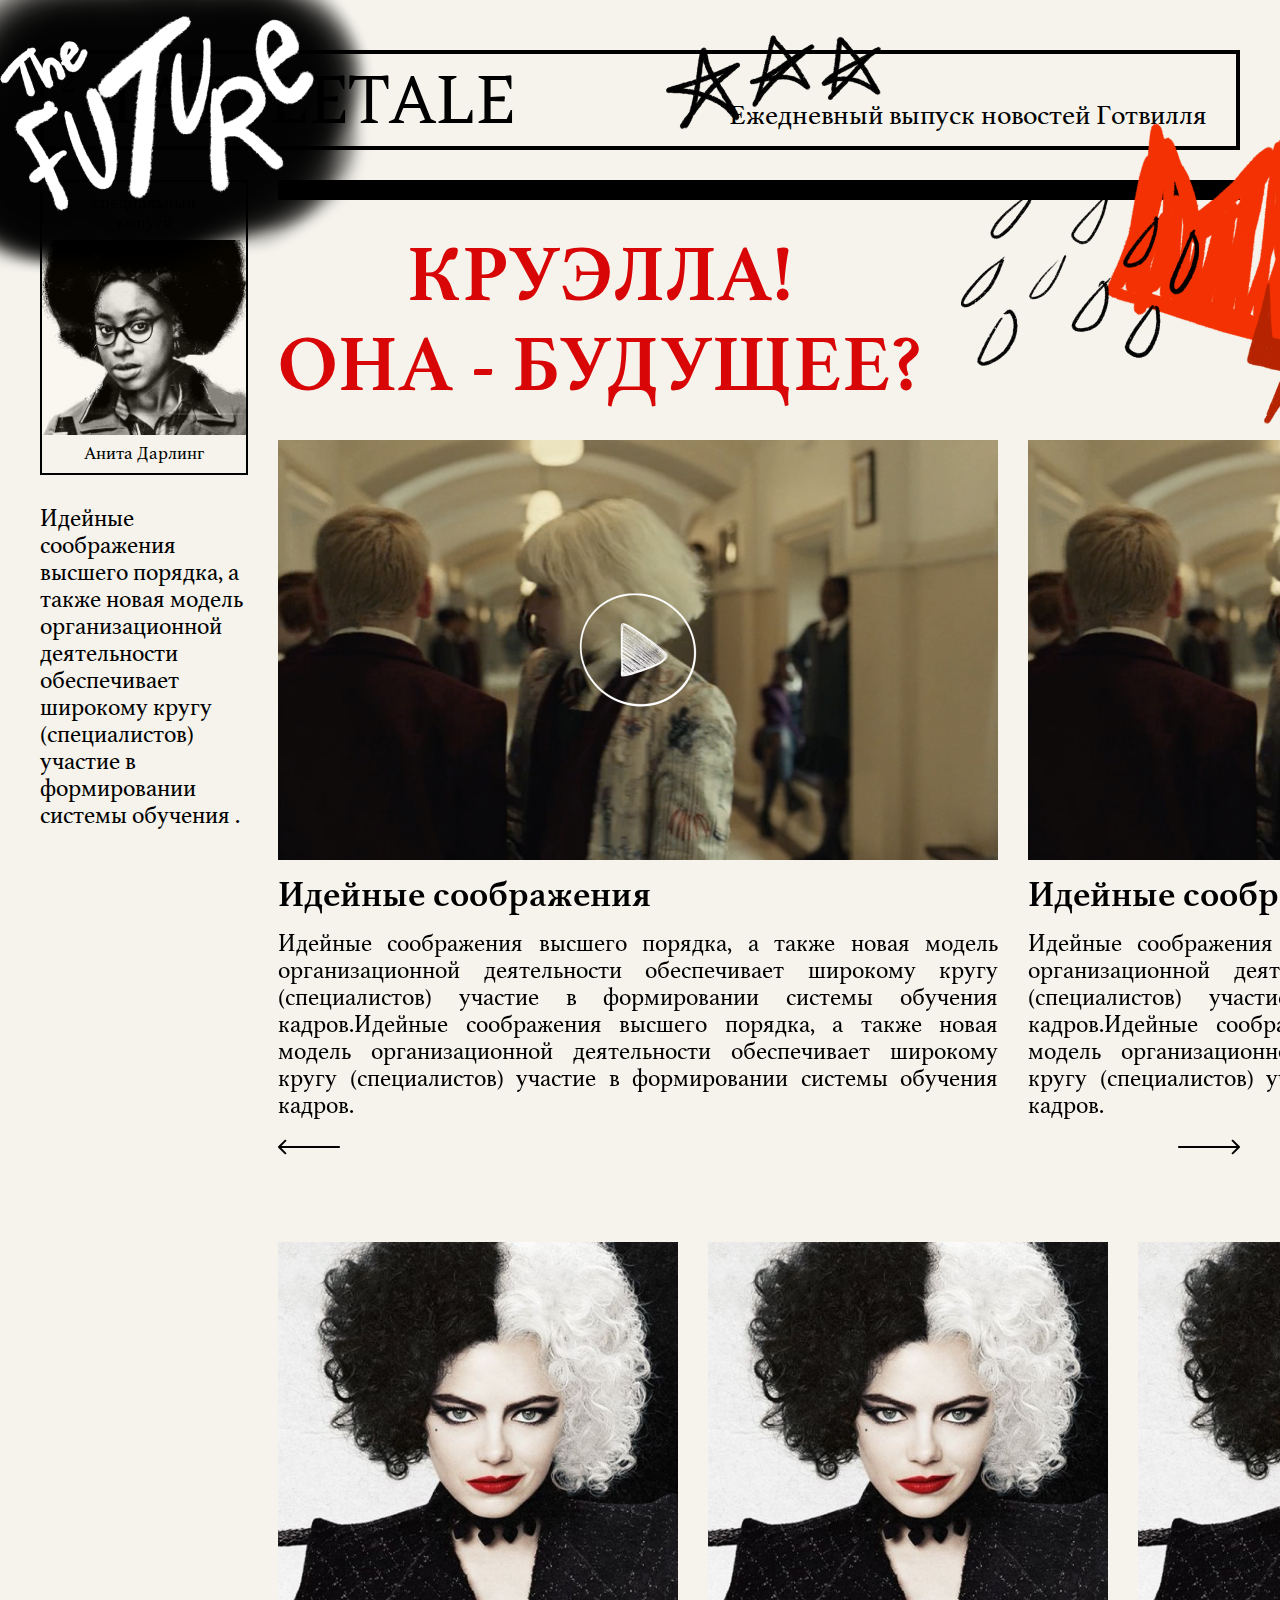
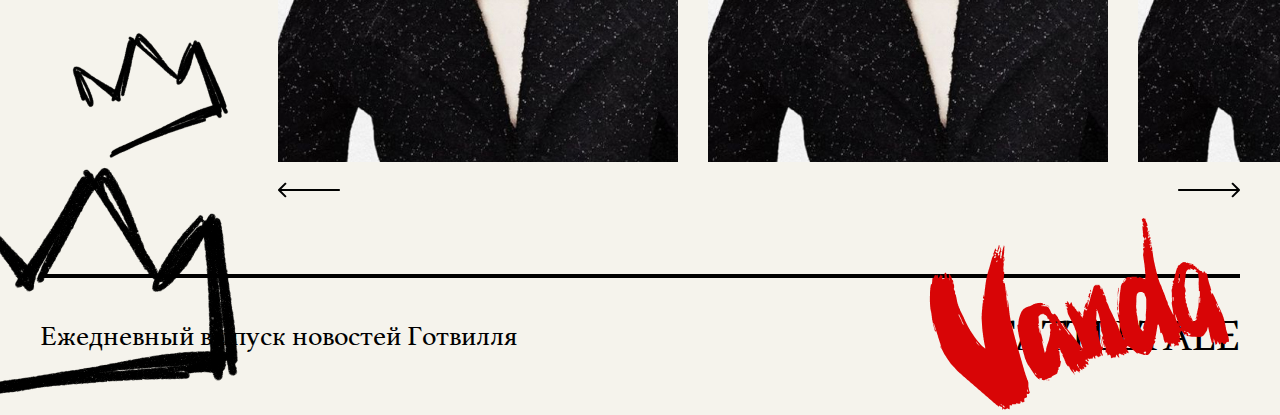
==== index.html @ 0c4ab7ee "first commit" ====
<!DOCTYPE html>
<html lang="ru">
<head>
    <meta charset="utf-8">
    <meta content="width=device-width, initial-scale=1" name="viewport">
    <title>Portfolio | Главная</title>
    <link rel="stylesheet" href="/css/libs.css">
    <link rel="stylesheet" href="/css/style.css">
    <!-- Для изменений после верстки-->
    <link rel="stylesheet" href="/css/custom.css">
    <link rel="apple-touch-icon" sizes="180x180" href="/images/favicon/apple-touch-icon.png">
    <link rel="icon" type="image/png" sizes="32x32" href="/images/favicon/favicon-32x32.png">
    <link rel="icon" type="image/png" sizes="16x16" href="/images/favicon/favicon-16x16.png">
    <link rel="manifest" href="/images/favicon/site.webmanifest">
    <meta name="msapplication-TileColor" content="#da532c">
    <meta name="theme-color" content="#ffffff">
</head>
<body>
<div class="wrapper">
    <div class="wrapper__header">
        <header class="header">
            <div class="container">
                <div class="header__wrap">
                    <div class="header__left">
                        <div class="header__title">
                            TATTLETALE
                        </div>
                    </div>
                    <div class="header__right">
                        <div class="header__sub">
                            Ежедневный выпуск новостей Готвилля
                        </div>
                    </div>
                </div>
            </div>
        </header>
    </div>
    <div class="wrapper__content">
        <main class="page">
            <div class="container">
                <div class="page__grid">
                    <aside class="page__aside aside">
                        <div class="aside__info">
                            <div class="info">
                                <div class="info__txt">
                                    специальный
                                    <br>
                                    выпуск
                                </div>
                                <div class="info__img"><img src="/images/content/aside/img.jpg" alt=""></div>
                                <div class="info__txt">
                                    Анита Дарлинг
                                </div>
                            </div>
                        </div>
                        <div class="aside__desc">
                            Идейные соображения высшего порядка, а также новая модель организационной деятельности
                            обеспечивает широкому кругу (специалистов) участие в формировании системы обучения .
                        </div>
                    </aside>
                    <main class="page__main main">
                        <h1 class="main__title">
                            КРУЭЛЛА!
                            <br>
                            ОНА - БУДУЩЕЕ?
                        </h1>
                        <div class="main__videos">
                            <div class="videos" style="display: none;">
                                <div class="swiper videos__swiper">
                                    <div class="swiper-wrapper">
                                        <div class="swiper-slide videos__slide video video--empty">
                                            <img src="/images/empty.jpg" alt="">
                                        </div>
                                        <div class="swiper-slide videos__slide video video--empty">
                                            <img src="/images/empty.jpg" alt="">
                                        </div>
                                        <div class="swiper-slide videos__slide video video--empty">
                                            <img src="/images/empty.jpg" alt="">
                                        </div>
                                        <div class="swiper-slide videos__slide video video--empty">
                                            <img src="/images/empty.jpg" alt="">
                                        </div>

                                    </div>
                                </div>
                                <div class="arrs videos__nav">
                                    <a href="#" class="arr videos__prev">
                                        <svg width="62" height="16" viewBox="0 0 62 16" fill="none"
                                             xmlns="http://www.w3.org/2000/svg">
                                            <path d="M61 7C61.5523 7 62 7.44772 62 8C62 8.55228 61.5523 9 61 9V7ZM0.292892 8.70711C-0.0976295 8.31658 -0.0976295 7.68342 0.292892 7.29289L6.65685 0.928932C7.04738 0.538408 7.68054 0.538408 8.07107 0.928932C8.46159 1.31946 8.46159 1.95262 8.07107 2.34315L2.41422 8L8.07107 13.6569C8.46159 14.0474 8.46159 14.6805 8.07107 15.0711C7.68054 15.4616 7.04738 15.4616 6.65685 15.0711L0.292892 8.70711ZM61 9H1V7H61V9Z"
                                                  fill="black"/>
                                        </svg>
                                    </a>
                                    <a href="#" class="arr videos__next">
                                        <svg width="62" height="16" viewBox="0 0 62 16" fill="none"
                                             xmlns="http://www.w3.org/2000/svg">
                                            <path d="M1 7C0.447715 7 0 7.44772 0 8C0 8.55228 0.447715 9 1 9V7ZM61.7071 8.70711C62.0976 8.31658 62.0976 7.68342 61.7071 7.29289L55.3431 0.928932C54.9526 0.538408 54.3195 0.538408 53.9289 0.928932C53.5384 1.31946 53.5384 1.95262 53.9289 2.34315L59.5858 8L53.9289 13.6569C53.5384 14.0474 53.5384 14.6805 53.9289 15.0711C54.3195 15.4616 54.9526 15.4616 55.3431 15.0711L61.7071 8.70711ZM1 9H61V7H1V9Z"
                                                  fill="black"/>
                                        </svg>
                                    </a>
                                </div>
                            </div>
                        </div>
                        <div class="videos">
                            <div class="swiper videos__swiper">
                                <div class="swiper-wrapper">
                                    <a href="/images/content/video/video.mp4"
                                       class="swiper-slide videos__slide video"
                                       data-fancybox>
                                            <span class="video__img">
                                                <img src="/images/content/video/img.jpg" alt="">
                                            </span>
                                        <span class="video__title">Идейные соображения</span>
                                        <span class="video__txt">
                                                Идейные соображения высшего порядка, а также новая модель организационной деятельности обеспечивает широкому кругу (специалистов) участие в формировании системы обучения кадров.Идейные соображения высшего порядка, а также новая модель организационной деятельности обеспечивает широкому кругу (специалистов) участие в формировании системы обучения кадров.
                                            </span>
                                    </a>
                                    <a href="/images/content/video/video.mp4"
                                       class="swiper-slide videos__slide video"
                                       data-fancybox>
                                            <span class="video__img">
                                                <img src="/images/content/video/img.jpg" alt="">
                                            </span>
                                        <span class="video__title">Идейные соображения</span>
                                        <span class="video__txt">
                                                Идейные соображения высшего порядка, а также новая модель организационной деятельности обеспечивает широкому кругу (специалистов) участие в формировании системы обучения кадров.Идейные соображения высшего порядка, а также новая модель организационной деятельности обеспечивает широкому кругу (специалистов) участие в формировании системы обучения кадров.
                                            </span>
                                    </a>
                                    <a href="/images/content/video/video.mp4"
                                       class="swiper-slide videos__slide video"
                                       data-fancybox>
                                            <span class="video__img">
                                                <img src="/images/content/video/img.jpg" alt="">
                                            </span>
                                        <span class="video__title">Идейные соображения</span>
                                        <span class="video__txt">
                                                Идейные соображения высшего порядка, а также новая модель организационной деятельности обеспечивает широкому кругу (специалистов) участие в формировании системы обучения кадров.Идейные соображения высшего порядка, а также новая модель организационной деятельности обеспечивает широкому кругу (специалистов) участие в формировании системы обучения кадров.
                                            </span>
                                    </a>
                                    <a href="/images/content/video/video.mp4"
                                       class="swiper-slide videos__slide video"
                                       data-fancybox>
                                            <span class="video__img">
                                                <img src="/images/content/video/img.jpg" alt="">
                                            </span>
                                        <span class="video__title">Идейные соображения</span>
                                        <span class="video__txt">
                                                Идейные соображения высшего порядка, а также новая модель организационной деятельности обеспечивает широкому кругу (специалистов) участие в формировании системы обучения кадров.Идейные соображения высшего порядка, а также новая модель организационной деятельности обеспечивает широкому кругу (специалистов) участие в формировании системы обучения кадров.
                                            </span>
                                    </a>
                                </div>
                            </div>
                            <div class="arrs videos__nav">
                                <a href="#" class="arr videos__prev">
                                    <svg width="62" height="16" viewBox="0 0 62 16" fill="none"
                                         xmlns="http://www.w3.org/2000/svg">
                                        <path d="M61 7C61.5523 7 62 7.44772 62 8C62 8.55228 61.5523 9 61 9V7ZM0.292892 8.70711C-0.0976295 8.31658 -0.0976295 7.68342 0.292892 7.29289L6.65685 0.928932C7.04738 0.538408 7.68054 0.538408 8.07107 0.928932C8.46159 1.31946 8.46159 1.95262 8.07107 2.34315L2.41422 8L8.07107 13.6569C8.46159 14.0474 8.46159 14.6805 8.07107 15.0711C7.68054 15.4616 7.04738 15.4616 6.65685 15.0711L0.292892 8.70711ZM61 9H1V7H61V9Z"
                                              fill="black"/>
                                    </svg>
                                </a>
                                <a href="#" class="arr videos__next">
                                    <svg width="62" height="16" viewBox="0 0 62 16" fill="none"
                                         xmlns="http://www.w3.org/2000/svg">
                                        <path d="M1 7C0.447715 7 0 7.44772 0 8C0 8.55228 0.447715 9 1 9V7ZM61.7071 8.70711C62.0976 8.31658 62.0976 7.68342 61.7071 7.29289L55.3431 0.928932C54.9526 0.538408 54.3195 0.538408 53.9289 0.928932C53.5384 1.31946 53.5384 1.95262 53.9289 2.34315L59.5858 8L53.9289 13.6569C53.5384 14.0474 53.5384 14.6805 53.9289 15.0711C54.3195 15.4616 54.9526 15.4616 55.3431 15.0711L61.7071 8.70711ZM1 9H61V7H1V9Z"
                                              fill="black"/>
                                    </svg>
                                </a>
                            </div>
                        </div>

                        <div class="main__imgs">
                            <div class="imgs">
                                <div class="imgs__swiper swiper">
                                    <div class="swiper-wrapper">
                                        <a href="/images/content/imgs/img.jpg"
                                           class="swiper-slide imgs__slide img"
                                           data-fancybox="images">
                                            <img src="/images/content/imgs/thumb.jpg" alt="">
                                        </a>
                                        <a href="/images/content/imgs/img.jpg"
                                           class="swiper-slide imgs__slide img"
                                           data-fancybox="images">
                                            <img src="/images/content/imgs/thumb.jpg" alt="">
                                        </a>
                                        <a href="/images/content/imgs/img.jpg"
                                           class="swiper-slide imgs__slide img"
                                           data-fancybox="images">
                                            <img src="/images/content/imgs/thumb.jpg" alt="">
                                        </a>
                                        <a href="/images/content/imgs/img.jpg"
                                           class="swiper-slide imgs__slide img"
                                           data-fancybox="images">
                                            <img src="/images/content/imgs/thumb.jpg" alt="">
                                        </a>
                                        <a href="/images/content/imgs/img.jpg"
                                           class="swiper-slide imgs__slide img"
                                           data-fancybox="images">
                                            <img src="/images/content/imgs/thumb.jpg" alt="">
                                        </a>
                                        <a href="/images/content/imgs/img.jpg"
                                           class="swiper-slide imgs__slide img"
                                           data-fancybox="images">
                                            <img src="/images/content/imgs/thumb.jpg" alt="">
                                        </a>
                                    </div>
                                </div>
                                <div class="arrs imgs__nav">
                                    <a href="#" class="arr imgs__prev">
                                        <svg width="62" height="16" viewBox="0 0 62 16" fill="none"
                                             xmlns="http://www.w3.org/2000/svg">
                                            <path d="M61 7C61.5523 7 62 7.44772 62 8C62 8.55228 61.5523 9 61 9V7ZM0.292892 8.70711C-0.0976295 8.31658 -0.0976295 7.68342 0.292892 7.29289L6.65685 0.928932C7.04738 0.538408 7.68054 0.538408 8.07107 0.928932C8.46159 1.31946 8.46159 1.95262 8.07107 2.34315L2.41422 8L8.07107 13.6569C8.46159 14.0474 8.46159 14.6805 8.07107 15.0711C7.68054 15.4616 7.04738 15.4616 6.65685 15.0711L0.292892 8.70711ZM61 9H1V7H61V9Z"
                                                  fill="black"/>
                                        </svg>
                                    </a>
                                    <a href="#" class="arr imgs__next">
                                        <svg width="62" height="16" viewBox="0 0 62 16" fill="none"
                                             xmlns="http://www.w3.org/2000/svg">
                                            <path d="M1 7C0.447715 7 0 7.44772 0 8C0 8.55228 0.447715 9 1 9V7ZM61.7071 8.70711C62.0976 8.31658 62.0976 7.68342 61.7071 7.29289L55.3431 0.928932C54.9526 0.538408 54.3195 0.538408 53.9289 0.928932C53.5384 1.31946 53.5384 1.95262 53.9289 2.34315L59.5858 8L53.9289 13.6569C53.5384 14.0474 53.5384 14.6805 53.9289 15.0711C54.3195 15.4616 54.9526 15.4616 55.3431 15.0711L61.7071 8.70711ZM1 9H61V7H1V9Z"
                                                  fill="black"/>
                                        </svg>
                                    </a>
                                </div>
                            </div>
                        </div>
                    </main>
                </div>
            </div>
        </main>
    </div>
    <div class="wrapper__footer">
        <footer class="footer">
            <div class="container">
                <div class="footer__wrap">
                    <div class="footer__txt">Ежедневный выпуск новостей Готвилля</div>
                    <div class="footer__title">TATTLETALE</div>
                </div>
            </div>
        </footer>
    </div>
</div>
<div class="debug">
    <div>
        <div>
            <div></div>
            <div></div>
            <div></div>
            <div></div>
            <div></div>
            <div></div>
            <div></div>
            <div></div>
            <div></div>
            <div></div>
            <div></div>
            <div></div>
            <div></div>
            <div></div>
            <div></div>
            <div></div>
            <div></div>
            <div></div>
            <div></div>
            <div></div>
            <div></div>
            <div></div>
            <div></div>
            <div></div>
        </div>
    </div>
</div>
<script src="/js/libs.js"></script>
<script src="/js/script.js"></script>
<!-- Для изменений после верстки-->
<script src="/js/custom.js"></script>
</body>
</html>
---- css/libs.css ----
/*! normalize.css v8.0.1 | MIT License | github.com/necolas/normalize.css */html{line-height:1.15;-webkit-text-size-adjust:100%}body{margin:0}main{display:block}h1{font-size:2em;margin:0.67em 0}hr{-webkit-box-sizing:content-box;box-sizing:content-box;height:0;overflow:visible}pre{font-family:monospace,monospace;font-size:1em}a{background-color:transparent}abbr[title]{border-bottom:none;text-decoration:underline;-webkit-text-decoration:underline dotted;text-decoration:underline dotted}b,strong{font-weight:bolder}code,kbd,samp{font-family:monospace,monospace;font-size:1em}small{font-size:80%}sub,sup{font-size:75%;line-height:0;position:relative;vertical-align:baseline}sub{bottom:-0.25em}sup{top:-0.5em}img{border-style:none}button,input,optgroup,select,textarea{font-family:inherit;font-size:100%;line-height:1.15;margin:0}button,input{overflow:visible}button,select{text-transform:none}[type=button],[type=reset],[type=submit],button{-webkit-appearance:button}[type=button]::-moz-focus-inner,[type=reset]::-moz-focus-inner,[type=submit]::-moz-focus-inner,button::-moz-focus-inner{border-style:none;padding:0}[type=button]:-moz-focusring,[type=reset]:-moz-focusring,[type=submit]:-moz-focusring,button:-moz-focusring{outline:1px dotted ButtonText}fieldset{padding:0.35em 0.75em 0.625em}legend{-webkit-box-sizing:border-box;box-sizing:border-box;color:inherit;display:table;max-width:100%;padding:0;white-space:normal}progress{vertical-align:baseline}textarea{overflow:auto}[type=checkbox],[type=radio]{-webkit-box-sizing:border-box;box-sizing:border-box;padding:0}[type=number]::-webkit-inner-spin-button,[type=number]::-webkit-outer-spin-button{height:auto}[type=search]{-webkit-appearance:textfield;outline-offset:-2px}[type=search]::-webkit-search-decoration{-webkit-appearance:none}::-webkit-file-upload-button{-webkit-appearance:button;font:inherit}details{display:block}summary{display:list-item}template{display:none}[hidden]{display:none}@font-face{font-family:"swiper-icons";src:url("data:application/font-woff;charset=utf-8;base64, [base64]//wADZ2x5ZgAAAywAAADMAAAD2MHtryVoZWFkAAABbAAAADAAAAA2E2+eoWhoZWEAAAGcAAAAHwAAACQC9gDzaG10eAAAAigAAAAZAAAArgJkABFsb2NhAAAC0AAAAFoAAABaFQAUGG1heHAAAAG8AAAAHwAAACAAcABAbmFtZQAAA/gAAAE5AAACXvFdBwlwb3N0AAAFNAAAAGIAAACE5s74hXjaY2BkYGAAYpf5Hu/j+W2+MnAzMYDAzaX6QjD6/4//Bxj5GA8AuRwMYGkAPywL13jaY2BkYGA88P8Agx4j+/8fQDYfA1AEBWgDAIB2BOoAeNpjYGRgYNBh4GdgYgABEMnIABJzYNADCQAACWgAsQB42mNgYfzCOIGBlYGB0YcxjYGBwR1Kf2WQZGhhYGBiYGVmgAFGBiQQkOaawtDAoMBQxXjg/wEGPcYDDA4wNUA2CCgwsAAAO4EL6gAAeNpj2M0gyAACqxgGNWBkZ2D4/wMA+xkDdgAAAHjaY2BgYGaAYBkGRgYQiAHyGMF8FgYHIM3DwMHABGQrMOgyWDLEM1T9/w8UBfEMgLzE////P/5//f/V/xv+r4eaAAeMbAxwIUYmIMHEgKYAYjUcsDAwsLKxc3BycfPw8jEQA/[base64]/uznmfPFBNODM2K7MTQ45YEAZqGP81AmGGcF3iPqOop0r1SPTaTbVkfUe4HXj97wYE+yNwWYxwWu4v1ugWHgo3S1XdZEVqWM7ET0cfnLGxWfkgR42o2PvWrDMBSFj/IHLaF0zKjRgdiVMwScNRAoWUoH78Y2icB/yIY09An6AH2Bdu/UB+yxopYshQiEvnvu0dURgDt8QeC8PDw7Fpji3fEA4z/PEJ6YOB5hKh4dj3EvXhxPqH/SKUY3rJ7srZ4FZnh1PMAtPhwP6fl2PMJMPDgeQ4rY8YT6Gzao0eAEA409DuggmTnFnOcSCiEiLMgxCiTI6Cq5DZUd3Qmp10vO0LaLTd2cjN4fOumlc7lUYbSQcZFkutRG7g6JKZKy0RmdLY680CDnEJ+UMkpFFe1RN7nxdVpXrC4aTtnaurOnYercZg2YVmLN/d/gczfEimrE/fs/bOuq29Zmn8tloORaXgZgGa78yO9/cnXm2BpaGvq25Dv9S4E9+5SIc9PqupJKhYFSSl47+Qcr1mYNAAAAeNptw0cKwkAAAMDZJA8Q7OUJvkLsPfZ6zFVERPy8qHh2YER+3i/BP83vIBLLySsoKimrqKqpa2hp6+jq6RsYGhmbmJqZSy0sraxtbO3sHRydnEMU4uR6yx7JJXveP7WrDycAAAAAAAH//wACeNpjYGRgYOABYhkgZgJCZgZNBkYGLQZtIJsFLMYAAAw3ALgAeNolizEKgDAQBCchRbC2sFER0YD6qVQiBCv/H9ezGI6Z5XBAw8CBK/m5iQQVauVbXLnOrMZv2oLdKFa8Pjuru2hJzGabmOSLzNMzvutpB3N42mNgZGBg4GKQYzBhYMxJLMlj4GBgAYow/P/PAJJhLM6sSoWKfWCAAwDAjgbRAAB42mNgYGBkAIIbCZo5IPrmUn0hGA0AO8EFTQAA");font-weight:400;font-style:normal}:root{--swiper-theme-color:#007aff}.swiper{margin-left:auto;margin-right:auto;position:relative;overflow:hidden;list-style:none;padding:0;z-index:1}.swiper-vertical>.swiper-wrapper{-webkit-box-orient:vertical;-webkit-box-direction:normal;-ms-flex-direction:column;flex-direction:column}.swiper-wrapper{position:relative;width:100%;height:100%;z-index:1;display:-webkit-box;display:-ms-flexbox;display:flex;-webkit-transition-property:-webkit-transform;transition-property:-webkit-transform;transition-property:transform;transition-property:transform,-webkit-transform;-webkit-box-sizing:content-box;box-sizing:content-box}.swiper-android .swiper-slide,.swiper-wrapper{-webkit-transform:translate3d(0px,0,0);transform:translate3d(0px,0,0)}.swiper-pointer-events{-ms-touch-action:pan-y;touch-action:pan-y}.swiper-pointer-events.swiper-vertical{-ms-touch-action:pan-x;touch-action:pan-x}.swiper-slide{-ms-flex-negative:0;flex-shrink:0;width:100%;height:100%;position:relative;-webkit-transition-property:-webkit-transform;transition-property:-webkit-transform;transition-property:transform;transition-property:transform,-webkit-transform}.swiper-slide-invisible-blank{visibility:hidden}.swiper-autoheight,.swiper-autoheight .swiper-slide{height:auto}.swiper-autoheight .swiper-wrapper{-webkit-box-align:start;-ms-flex-align:start;align-items:flex-start;-webkit-transition-property:height,-webkit-transform;transition-property:height,-webkit-transform;transition-property:transform,height;transition-property:transform,height,-webkit-transform}.swiper-3d,.swiper-3d.swiper-css-mode .swiper-wrapper{-webkit-perspective:1200px;perspective:1200px}.swiper-3d .swiper-cube-shadow,.swiper-3d .swiper-slide,.swiper-3d .swiper-slide-shadow,.swiper-3d .swiper-slide-shadow-bottom,.swiper-3d .swiper-slide-shadow-left,.swiper-3d .swiper-slide-shadow-right,.swiper-3d .swiper-slide-shadow-top,.swiper-3d .swiper-wrapper{-webkit-transform-style:preserve-3d;transform-style:preserve-3d}.swiper-3d .swiper-slide-shadow,.swiper-3d .swiper-slide-shadow-bottom,.swiper-3d .swiper-slide-shadow-left,.swiper-3d .swiper-slide-shadow-right,.swiper-3d .swiper-slide-shadow-top{position:absolute;left:0;top:0;width:100%;height:100%;pointer-events:none;z-index:10}.swiper-3d .swiper-slide-shadow{background:rgba(0,0,0,0.15)}.swiper-3d .swiper-slide-shadow-left{background-image:-webkit-gradient(linear,right top,left top,from(rgba(0,0,0,0.5)),to(rgba(0,0,0,0)));background-image:linear-gradient(to left,rgba(0,0,0,0.5),rgba(0,0,0,0))}.swiper-3d .swiper-slide-shadow-right{background-image:-webkit-gradient(linear,left top,right top,from(rgba(0,0,0,0.5)),to(rgba(0,0,0,0)));background-image:linear-gradient(to right,rgba(0,0,0,0.5),rgba(0,0,0,0))}.swiper-3d .swiper-slide-shadow-top{background-image:-webkit-gradient(linear,left bottom,left top,from(rgba(0,0,0,0.5)),to(rgba(0,0,0,0)));background-image:linear-gradient(to top,rgba(0,0,0,0.5),rgba(0,0,0,0))}.swiper-3d .swiper-slide-shadow-bottom{background-image:-webkit-gradient(linear,left top,left bottom,from(rgba(0,0,0,0.5)),to(rgba(0,0,0,0)));background-image:linear-gradient(to bottom,rgba(0,0,0,0.5),rgba(0,0,0,0))}.swiper-css-mode>.swiper-wrapper{overflow:auto;scrollbar-width:none;-ms-overflow-style:none}.swiper-css-mode>.swiper-wrapper::-webkit-scrollbar{display:none}.swiper-css-mode>.swiper-wrapper>.swiper-slide{scroll-snap-align:start start}.swiper-horizontal.swiper-css-mode>.swiper-wrapper{-ms-scroll-snap-type:x mandatory;scroll-snap-type:x mandatory}.swiper-vertical.swiper-css-mode>.swiper-wrapper{-ms-scroll-snap-type:y mandatory;scroll-snap-type:y mandatory}.swiper-centered>.swiper-wrapper:before{content:"";-ms-flex-negative:0;flex-shrink:0;-webkit-box-ordinal-group:10000;-ms-flex-order:9999;order:9999}.swiper-centered.swiper-horizontal>.swiper-wrapper>.swiper-slide:first-child{-webkit-margin-start:var(--swiper-centered-offset-before);margin-inline-start:var(--swiper-centered-offset-before)}.swiper-centered.swiper-horizontal>.swiper-wrapper:before{height:100%;min-height:1px;width:var(--swiper-centered-offset-after)}.swiper-centered.swiper-vertical>.swiper-wrapper>.swiper-slide:first-child{-webkit-margin-before:var(--swiper-centered-offset-before);margin-block-start:var(--swiper-centered-offset-before)}.swiper-centered.swiper-vertical>.swiper-wrapper:before{width:100%;min-width:1px;height:var(--swiper-centered-offset-after)}.swiper-centered>.swiper-wrapper>.swiper-slide{scroll-snap-align:center center}.swiper-virtual.swiper-css-mode .swiper-wrapper:after{content:"";position:absolute;left:0;top:0;pointer-events:none}.swiper-virtual.swiper-css-mode.swiper-horizontal .swiper-wrapper:after{height:1px;width:var(--swiper-virtual-size)}.swiper-virtual.swiper-css-mode.swiper-vertical .swiper-wrapper:after{width:1px;height:var(--swiper-virtual-size)}:root{--swiper-navigation-size:44px}.swiper-button-next,.swiper-button-prev{position:absolute;top:50%;width:calc(var(--swiper-navigation-size) / 44 * 27);height:var(--swiper-navigation-size);margin-top:calc(0px - (var(--swiper-navigation-size) / 2));z-index:10;cursor:pointer;display:-webkit-box;display:-ms-flexbox;display:flex;-webkit-box-align:center;-ms-flex-align:center;align-items:center;-webkit-box-pack:center;-ms-flex-pack:center;justify-content:center;color:var(--swiper-navigation-color,var(--swiper-theme-color))}.swiper-button-next.swiper-button-disabled,.swiper-button-prev.swiper-button-disabled{opacity:0.35;cursor:auto;pointer-events:none}.swiper-button-next:after,.swiper-button-prev:after{font-family:swiper-icons;font-size:var(--swiper-navigation-size);text-transform:none!important;letter-spacing:0;text-transform:none;font-variant:initial;line-height:1}.swiper-button-prev,.swiper-rtl .swiper-button-next{left:10px;right:auto}.swiper-button-prev:after,.swiper-rtl .swiper-button-next:after{content:"prev"}.swiper-button-next,.swiper-rtl .swiper-button-prev{right:10px;left:auto}.swiper-button-next:after,.swiper-rtl .swiper-button-prev:after{content:"next"}.swiper-button-lock{display:none}:root{}.swiper-pagination{position:absolute;text-align:center;-webkit-transition:300ms opacity;transition:300ms opacity;-webkit-transform:translate3d(0,0,0);transform:translate3d(0,0,0);z-index:10}.swiper-pagination.swiper-pagination-hidden{opacity:0}.swiper-horizontal>.swiper-pagination-bullets,.swiper-pagination-bullets.swiper-pagination-horizontal,.swiper-pagination-custom,.swiper-pagination-fraction{bottom:10px;left:0;width:100%}.swiper-pagination-bullets-dynamic{overflow:hidden;font-size:0}.swiper-pagination-bullets-dynamic .swiper-pagination-bullet{-webkit-transform:scale(0.33);transform:scale(0.33);position:relative}.swiper-pagination-bullets-dynamic .swiper-pagination-bullet-active{-webkit-transform:scale(1);transform:scale(1)}.swiper-pagination-bullets-dynamic .swiper-pagination-bullet-active-main{-webkit-transform:scale(1);transform:scale(1)}.swiper-pagination-bullets-dynamic .swiper-pagination-bullet-active-prev{-webkit-transform:scale(0.66);transform:scale(0.66)}.swiper-pagination-bullets-dynamic .swiper-pagination-bullet-active-prev-prev{-webkit-transform:scale(0.33);transform:scale(0.33)}.swiper-pagination-bullets-dynamic .swiper-pagination-bullet-active-next{-webkit-transform:scale(0.66);transform:scale(0.66)}.swiper-pagination-bullets-dynamic .swiper-pagination-bullet-active-next-next{-webkit-transform:scale(0.33);transform:scale(0.33)}.swiper-pagination-bullet{width:var(--swiper-pagination-bullet-width,var(--swiper-pagination-bullet-size,8px));height:var(--swiper-pagination-bullet-height,var(--swiper-pagination-bullet-size,8px));display:inline-block;border-radius:50%;background:var(--swiper-pagination-bullet-inactive-color,#000);opacity:var(--swiper-pagination-bullet-inactive-opacity,0.2)}button.swiper-pagination-bullet{border:none;margin:0;padding:0;-webkit-box-shadow:none;box-shadow:none;-webkit-appearance:none;-moz-appearance:none;appearance:none}.swiper-pagination-clickable .swiper-pagination-bullet{cursor:pointer}.swiper-pagination-bullet:only-child{display:none!important}.swiper-pagination-bullet-active{opacity:var(--swiper-pagination-bullet-opacity,1);background:var(--swiper-pagination-color,var(--swiper-theme-color))}.swiper-pagination-vertical.swiper-pagination-bullets,.swiper-vertical>.swiper-pagination-bullets{right:10px;top:50%;-webkit-transform:translate3d(0px,-50%,0);transform:translate3d(0px,-50%,0)}.swiper-pagination-vertical.swiper-pagination-bullets .swiper-pagination-bullet,.swiper-vertical>.swiper-pagination-bullets .swiper-pagination-bullet{margin:var(--swiper-pagination-bullet-vertical-gap,6px) 0;display:block}.swiper-pagination-vertical.swiper-pagination-bullets.swiper-pagination-bullets-dynamic,.swiper-vertical>.swiper-pagination-bullets.swiper-pagination-bullets-dynamic{top:50%;-webkit-transform:translateY(-50%);transform:translateY(-50%);width:8px}.swiper-pagination-vertical.swiper-pagination-bullets.swiper-pagination-bullets-dynamic .swiper-pagination-bullet,.swiper-vertical>.swiper-pagination-bullets.swiper-pagination-bullets-dynamic .swiper-pagination-bullet{display:inline-block;-webkit-transition:200ms top,200ms -webkit-transform;transition:200ms top,200ms -webkit-transform;transition:200ms transform,200ms top;transition:200ms transform,200ms top,200ms -webkit-transform}.swiper-horizontal>.swiper-pagination-bullets .swiper-pagination-bullet,.swiper-pagination-horizontal.swiper-pagination-bullets .swiper-pagination-bullet{margin:0 var(--swiper-pagination-bullet-horizontal-gap,4px)}.swiper-horizontal>.swiper-pagination-bullets.swiper-pagination-bullets-dynamic,.swiper-pagination-horizontal.swiper-pagination-bullets.swiper-pagination-bullets-dynamic{left:50%;-webkit-transform:translateX(-50%);transform:translateX(-50%);white-space:nowrap}.swiper-horizontal>.swiper-pagination-bullets.swiper-pagination-bullets-dynamic .swiper-pagination-bullet,.swiper-pagination-horizontal.swiper-pagination-bullets.swiper-pagination-bullets-dynamic .swiper-pagination-bullet{-webkit-transition:200ms left,200ms -webkit-transform;transition:200ms left,200ms -webkit-transform;transition:200ms transform,200ms left;transition:200ms transform,200ms left,200ms -webkit-transform}.swiper-horizontal.swiper-rtl>.swiper-pagination-bullets-dynamic .swiper-pagination-bullet{-webkit-transition:200ms right,200ms -webkit-transform;transition:200ms right,200ms -webkit-transform;transition:200ms transform,200ms right;transition:200ms transform,200ms right,200ms -webkit-transform}.swiper-pagination-progressbar{background:rgba(0,0,0,0.25);position:absolute}.swiper-pagination-progressbar .swiper-pagination-progressbar-fill{background:var(--swiper-pagination-color,var(--swiper-theme-color));position:absolute;left:0;top:0;width:100%;height:100%;-webkit-transform:scale(0);transform:scale(0);-webkit-transform-origin:left top;transform-origin:left top}.swiper-rtl .swiper-pagination-progressbar .swiper-pagination-progressbar-fill{-webkit-transform-origin:right top;transform-origin:right top}.swiper-horizontal>.swiper-pagination-progressbar,.swiper-pagination-progressbar.swiper-pagination-horizontal,.swiper-pagination-progressbar.swiper-pagination-vertical.swiper-pagination-progressbar-opposite,.swiper-vertical>.swiper-pagination-progressbar.swiper-pagination-progressbar-opposite{width:100%;height:4px;left:0;top:0}.swiper-horizontal>.swiper-pagination-progressbar.swiper-pagination-progressbar-opposite,.swiper-pagination-progressbar.swiper-pagination-horizontal.swiper-pagination-progressbar-opposite,.swiper-pagination-progressbar.swiper-pagination-vertical,.swiper-vertical>.swiper-pagination-progressbar{width:4px;height:100%;left:0;top:0}.swiper-pagination-lock{display:none}.swiper-scrollbar{border-radius:10px;position:relative;-ms-touch-action:none;background:rgba(0,0,0,0.1)}.swiper-horizontal>.swiper-scrollbar{position:absolute;left:1%;bottom:3px;z-index:50;height:5px;width:98%}.swiper-vertical>.swiper-scrollbar{position:absolute;right:3px;top:1%;z-index:50;width:5px;height:98%}.swiper-scrollbar-drag{height:100%;width:100%;position:relative;background:rgba(0,0,0,0.5);border-radius:10px;left:0;top:0}.swiper-scrollbar-cursor-drag{cursor:move}.swiper-scrollbar-lock{display:none}.swiper-zoom-container{width:100%;height:100%;display:-webkit-box;display:-ms-flexbox;display:flex;-webkit-box-pack:center;-ms-flex-pack:center;justify-content:center;-webkit-box-align:center;-ms-flex-align:center;align-items:center;text-align:center}.swiper-zoom-container>canvas,.swiper-zoom-container>img,.swiper-zoom-container>svg{max-width:100%;max-height:100%;-o-object-fit:contain;object-fit:contain}.swiper-slide-zoomed{cursor:move}:root{}.swiper-lazy-preloader{width:42px;height:42px;position:absolute;left:50%;top:50%;margin-left:-21px;margin-top:-21px;z-index:10;-webkit-transform-origin:50%;transform-origin:50%;-webkit-animation:swiper-preloader-spin 1s infinite linear;animation:swiper-preloader-spin 1s infinite linear;-webkit-box-sizing:border-box;box-sizing:border-box;border:4px solid var(--swiper-preloader-color,var(--swiper-theme-color));border-radius:50%;border-top-color:transparent}.swiper-lazy-preloader-white{--swiper-preloader-color:#fff}.swiper-lazy-preloader-black{--swiper-preloader-color:#000}@-webkit-keyframes swiper-preloader-spin{to{-webkit-transform:rotate(360deg);transform:rotate(360deg)}}@keyframes swiper-preloader-spin{to{-webkit-transform:rotate(360deg);transform:rotate(360deg)}}.swiper .swiper-notification{position:absolute;left:0;top:0;pointer-events:none;opacity:0;z-index:-1000}.swiper-free-mode>.swiper-wrapper{-webkit-transition-timing-function:ease-out;transition-timing-function:ease-out;margin:0 auto}.swiper-grid>.swiper-wrapper{-ms-flex-wrap:wrap;flex-wrap:wrap}.swiper-grid-column>.swiper-wrapper{-ms-flex-wrap:wrap;flex-wrap:wrap;-webkit-box-orient:vertical;-webkit-box-direction:normal;-ms-flex-direction:column;flex-direction:column}.swiper-fade.swiper-free-mode .swiper-slide{-webkit-transition-timing-function:ease-out;transition-timing-function:ease-out}.swiper-fade .swiper-slide{pointer-events:none;-webkit-transition-property:opacity;transition-property:opacity}.swiper-fade .swiper-slide .swiper-slide{pointer-events:none}.swiper-fade .swiper-slide-active,.swiper-fade .swiper-slide-active .swiper-slide-active{pointer-events:auto}.swiper-cube{overflow:visible}.swiper-cube .swiper-slide{pointer-events:none;-webkit-backface-visibility:hidden;backface-visibility:hidden;z-index:1;visibility:hidden;-webkit-transform-origin:0 0;transform-origin:0 0;width:100%;height:100%}.swiper-cube .swiper-slide .swiper-slide{pointer-events:none}.swiper-cube.swiper-rtl .swiper-slide{-webkit-transform-origin:100% 0;transform-origin:100% 0}.swiper-cube .swiper-slide-active,.swiper-cube .swiper-slide-active .swiper-slide-active{pointer-events:auto}.swiper-cube .swiper-slide-active,.swiper-cube .swiper-slide-next,.swiper-cube .swiper-slide-next+.swiper-slide,.swiper-cube .swiper-slide-prev{pointer-events:auto;visibility:visible}.swiper-cube .swiper-slide-shadow-bottom,.swiper-cube .swiper-slide-shadow-left,.swiper-cube .swiper-slide-shadow-right,.swiper-cube .swiper-slide-shadow-top{z-index:0;-webkit-backface-visibility:hidden;backface-visibility:hidden}.swiper-cube .swiper-cube-shadow{position:absolute;left:0;bottom:0px;width:100%;height:100%;opacity:0.6;z-index:0}.swiper-cube .swiper-cube-shadow:before{content:"";background:#000;position:absolute;left:0;top:0;bottom:0;right:0;-webkit-filter:blur(50px);filter:blur(50px)}.swiper-flip{overflow:visible}.swiper-flip .swiper-slide{pointer-events:none;-webkit-backface-visibility:hidden;backface-visibility:hidden;z-index:1}.swiper-flip .swiper-slide .swiper-slide{pointer-events:none}.swiper-flip .swiper-slide-active,.swiper-flip .swiper-slide-active .swiper-slide-active{pointer-events:auto}.swiper-flip .swiper-slide-shadow-bottom,.swiper-flip .swiper-slide-shadow-left,.swiper-flip .swiper-slide-shadow-right,.swiper-flip .swiper-slide-shadow-top{z-index:0;-webkit-backface-visibility:hidden;backface-visibility:hidden}.swiper-creative .swiper-slide{-webkit-backface-visibility:hidden;backface-visibility:hidden;overflow:hidden;-webkit-transition-property:opacity,height,-webkit-transform;transition-property:opacity,height,-webkit-transform;transition-property:transform,opacity,height;transition-property:transform,opacity,height,-webkit-transform}.swiper-cards{overflow:visible}.swiper-cards .swiper-slide{-webkit-transform-origin:center bottom;transform-origin:center bottom;-webkit-backface-visibility:hidden;backface-visibility:hidden;overflow:hidden}body.compensate-for-scrollbar{overflow:hidden}.fancybox-active{height:auto}.fancybox-is-hidden{left:-9999px;margin:0;position:absolute!important;top:-9999px;visibility:hidden}.fancybox-container{-webkit-backface-visibility:hidden;height:100%;left:0;outline:none;position:fixed;-webkit-tap-highlight-color:transparent;top:0;-ms-touch-action:manipulation;touch-action:manipulation;-webkit-transform:translateZ(0);transform:translateZ(0);width:100%;z-index:99992}.fancybox-container *{-webkit-box-sizing:border-box;box-sizing:border-box}.fancybox-bg,.fancybox-inner,.fancybox-outer,.fancybox-stage{bottom:0;left:0;position:absolute;right:0;top:0}.fancybox-outer{-webkit-overflow-scrolling:touch;overflow-y:auto}.fancybox-bg{background:#1e1e1e;opacity:0;-webkit-transition-duration:inherit;transition-duration:inherit;-webkit-transition-property:opacity;transition-property:opacity;-webkit-transition-timing-function:cubic-bezier(0.47,0,0.74,0.71);transition-timing-function:cubic-bezier(0.47,0,0.74,0.71)}.fancybox-is-open .fancybox-bg{opacity:0.9;-webkit-transition-timing-function:cubic-bezier(0.22,0.61,0.36,1);transition-timing-function:cubic-bezier(0.22,0.61,0.36,1)}.fancybox-caption,.fancybox-infobar,.fancybox-navigation .fancybox-button,.fancybox-toolbar{direction:ltr;opacity:0;position:absolute;-webkit-transition:opacity 0.25s ease,visibility 0s ease 0.25s;transition:opacity 0.25s ease,visibility 0s ease 0.25s;visibility:hidden;z-index:99997}.fancybox-show-caption .fancybox-caption,.fancybox-show-infobar .fancybox-infobar,.fancybox-show-nav .fancybox-navigation .fancybox-button,.fancybox-show-toolbar .fancybox-toolbar{opacity:1;-webkit-transition:opacity 0.25s ease 0s,visibility 0s ease 0s;transition:opacity 0.25s ease 0s,visibility 0s ease 0s;visibility:visible}.fancybox-infobar{color:#ccc;font-size:13px;-webkit-font-smoothing:subpixel-antialiased;height:44px;left:0;line-height:44px;min-width:44px;mix-blend-mode:difference;padding:0 10px;pointer-events:none;top:0;-webkit-touch-callout:none;-webkit-user-select:none;-moz-user-select:none;-ms-user-select:none;user-select:none}.fancybox-toolbar{right:0;top:0}.fancybox-stage{direction:ltr;overflow:visible;-webkit-transform:translateZ(0);transform:translateZ(0);z-index:99994}.fancybox-is-open .fancybox-stage{overflow:hidden}.fancybox-slide{-webkit-backface-visibility:hidden;display:none;height:100%;left:0;outline:none;overflow:auto;-webkit-overflow-scrolling:touch;padding:44px;position:absolute;text-align:center;top:0;-webkit-transition-property:opacity,-webkit-transform;transition-property:opacity,-webkit-transform;transition-property:transform,opacity;transition-property:transform,opacity,-webkit-transform;white-space:normal;width:100%;z-index:99994}.fancybox-slide:before{content:"";display:inline-block;font-size:0;height:100%;vertical-align:middle;width:0}.fancybox-is-sliding .fancybox-slide,.fancybox-slide--current,.fancybox-slide--next,.fancybox-slide--previous{display:block}.fancybox-slide--image{overflow:hidden;padding:44px 0}.fancybox-slide--image:before{display:none}.fancybox-slide--html{padding:6px}.fancybox-content{background:#fff;display:inline-block;margin:0;max-width:100%;overflow:auto;-webkit-overflow-scrolling:touch;padding:44px;position:relative;text-align:left;vertical-align:middle}.fancybox-slide--image .fancybox-content{-webkit-animation-timing-function:cubic-bezier(0.5,0,0.14,1);animation-timing-function:cubic-bezier(0.5,0,0.14,1);-webkit-backface-visibility:hidden;background:transparent;background-repeat:no-repeat;background-size:100% 100%;left:0;max-width:none;overflow:visible;padding:0;position:absolute;top:0;-webkit-transform-origin:top left;transform-origin:top left;-webkit-transition-property:opacity,-webkit-transform;transition-property:opacity,-webkit-transform;transition-property:transform,opacity;transition-property:transform,opacity,-webkit-transform;-webkit-user-select:none;-moz-user-select:none;-ms-user-select:none;user-select:none;z-index:99995}.fancybox-can-zoomOut .fancybox-content{cursor:-webkit-zoom-out;cursor:zoom-out}.fancybox-can-zoomIn .fancybox-content{cursor:-webkit-zoom-in;cursor:zoom-in}.fancybox-can-pan .fancybox-content,.fancybox-can-swipe .fancybox-content{cursor:-webkit-grab;cursor:grab}.fancybox-is-grabbing .fancybox-content{cursor:-webkit-grabbing;cursor:grabbing}.fancybox-container [data-selectable=true]{cursor:text}.fancybox-image,.fancybox-spaceball{background:transparent;border:0;height:100%;left:0;margin:0;max-height:none;max-width:none;padding:0;position:absolute;top:0;-webkit-user-select:none;-moz-user-select:none;-ms-user-select:none;user-select:none;width:100%}.fancybox-spaceball{z-index:1}.fancybox-slide--iframe .fancybox-content,.fancybox-slide--map .fancybox-content,.fancybox-slide--pdf .fancybox-content,.fancybox-slide--video .fancybox-content{height:100%;overflow:visible;padding:0;width:100%}.fancybox-slide--video .fancybox-content{background:#000}.fancybox-slide--map .fancybox-content{background:#e5e3df}.fancybox-slide--iframe .fancybox-content{background:#fff}.fancybox-iframe,.fancybox-video{background:transparent;border:0;display:block;height:100%;margin:0;overflow:hidden;padding:0;width:100%}.fancybox-iframe{left:0;position:absolute;top:0}.fancybox-error{background:#fff;cursor:default;max-width:400px;padding:40px;width:100%}.fancybox-error p{color:#444;font-size:16px;line-height:20px;margin:0;padding:0}.fancybox-button{background:rgba(30,30,30,0.6);border:0;border-radius:0;-webkit-box-shadow:none;box-shadow:none;cursor:pointer;display:inline-block;height:44px;margin:0;padding:10px;position:relative;-webkit-transition:color 0.2s;transition:color 0.2s;vertical-align:top;visibility:inherit;width:44px}.fancybox-button,.fancybox-button:link,.fancybox-button:visited{color:#ccc}.fancybox-button:hover{color:#fff}.fancybox-button:focus{outline:none}.fancybox-button.fancybox-focus{outline:1px dotted}.fancybox-button[disabled],.fancybox-button[disabled]:hover{color:#888;cursor:default;outline:none}.fancybox-button div{height:100%}.fancybox-button svg{display:block;height:100%;overflow:visible;position:relative;width:100%}.fancybox-button svg path{fill:currentColor;stroke-width:0}.fancybox-button--fsenter svg:nth-child(2),.fancybox-button--fsexit svg:first-child,.fancybox-button--pause svg:first-child,.fancybox-button--play svg:nth-child(2){display:none}.fancybox-progress{background:#ff5268;height:2px;left:0;position:absolute;right:0;top:0;-webkit-transform:scaleX(0);transform:scaleX(0);-webkit-transform-origin:0;transform-origin:0;-webkit-transition-property:-webkit-transform;transition-property:-webkit-transform;transition-property:transform;transition-property:transform,-webkit-transform;-webkit-transition-timing-function:linear;transition-timing-function:linear;z-index:99998}.fancybox-close-small{background:transparent;border:0;border-radius:0;color:#ccc;cursor:pointer;opacity:0.8;padding:8px;position:absolute;right:-12px;top:-44px;z-index:401}.fancybox-close-small:hover{color:#fff;opacity:1}.fancybox-slide--html .fancybox-close-small{color:currentColor;padding:10px;right:0;top:0}.fancybox-slide--image.fancybox-is-scaling .fancybox-content{overflow:hidden}.fancybox-is-scaling .fancybox-close-small,.fancybox-is-zoomable.fancybox-can-pan .fancybox-close-small{display:none}.fancybox-navigation .fancybox-button{background-clip:content-box;height:100px;opacity:0;position:absolute;top:calc(50% - 50px);width:70px}.fancybox-navigation .fancybox-button div{padding:7px}.fancybox-navigation .fancybox-button--arrow_left{left:0;left:env(safe-area-inset-left);padding:31px 26px 31px 6px}.fancybox-navigation .fancybox-button--arrow_right{padding:31px 6px 31px 26px;right:0;right:env(safe-area-inset-right)}.fancybox-caption{background:-webkit-gradient(linear,left bottom,left top,color-stop(0,rgba(0,0,0,0.85)),color-stop(50%,rgba(0,0,0,0.3)),color-stop(65%,rgba(0,0,0,0.15)),color-stop(75.5%,rgba(0,0,0,0.075)),color-stop(82.85%,rgba(0,0,0,0.037)),color-stop(88%,rgba(0,0,0,0.019)),to(transparent));background:linear-gradient(0deg,rgba(0,0,0,0.85) 0,rgba(0,0,0,0.3) 50%,rgba(0,0,0,0.15) 65%,rgba(0,0,0,0.075) 75.5%,rgba(0,0,0,0.037) 82.85%,rgba(0,0,0,0.019) 88%,transparent);bottom:0;color:#eee;font-size:14px;font-weight:400;left:0;line-height:1.5;padding:75px 44px 25px;pointer-events:none;right:0;text-align:center;z-index:99996}@supports (padding:max(0px)){.fancybox-caption{padding:75px max(44px,env(safe-area-inset-right)) max(25px,env(safe-area-inset-bottom)) max(44px,env(safe-area-inset-left))}}.fancybox-caption--separate{margin-top:-50px}.fancybox-caption__body{max-height:50vh;overflow:auto;pointer-events:all}.fancybox-caption a,.fancybox-caption a:link,.fancybox-caption a:visited{color:#ccc;text-decoration:none}.fancybox-caption a:hover{color:#fff;text-decoration:underline}.fancybox-loading{-webkit-animation:a 1s linear infinite;animation:a 1s linear infinite;background:transparent;border:4px solid #888;border-bottom-color:#fff;border-radius:50%;height:50px;left:50%;margin:-25px 0 0 -25px;opacity:0.7;padding:0;position:absolute;top:50%;width:50px;z-index:99999}@-webkit-keyframes a{to{-webkit-transform:rotate(1turn);transform:rotate(1turn)}}@keyframes a{to{-webkit-transform:rotate(1turn);transform:rotate(1turn)}}.fancybox-animated{-webkit-transition-timing-function:cubic-bezier(0,0,0.25,1);transition-timing-function:cubic-bezier(0,0,0.25,1)}.fancybox-fx-slide.fancybox-slide--previous{opacity:0;-webkit-transform:translate3d(-100%,0,0);transform:translate3d(-100%,0,0)}.fancybox-fx-slide.fancybox-slide--next{opacity:0;-webkit-transform:translate3d(100%,0,0);transform:translate3d(100%,0,0)}.fancybox-fx-slide.fancybox-slide--current{opacity:1;-webkit-transform:translateZ(0);transform:translateZ(0)}.fancybox-fx-fade.fancybox-slide--next,.fancybox-fx-fade.fancybox-slide--previous{opacity:0;-webkit-transition-timing-function:cubic-bezier(0.19,1,0.22,1);transition-timing-function:cubic-bezier(0.19,1,0.22,1)}.fancybox-fx-fade.fancybox-slide--current{opacity:1}.fancybox-fx-zoom-in-out.fancybox-slide--previous{opacity:0;-webkit-transform:scale3d(1.5,1.5,1.5);transform:scale3d(1.5,1.5,1.5)}.fancybox-fx-zoom-in-out.fancybox-slide--next{opacity:0;-webkit-transform:scale3d(0.5,0.5,0.5);transform:scale3d(0.5,0.5,0.5)}.fancybox-fx-zoom-in-out.fancybox-slide--current{opacity:1;-webkit-transform:scaleX(1);transform:scaleX(1)}.fancybox-fx-rotate.fancybox-slide--previous{opacity:0;-webkit-transform:rotate(-1turn);transform:rotate(-1turn)}.fancybox-fx-rotate.fancybox-slide--next{opacity:0;-webkit-transform:rotate(1turn);transform:rotate(1turn)}.fancybox-fx-rotate.fancybox-slide--current{opacity:1;-webkit-transform:rotate(0deg);transform:rotate(0deg)}.fancybox-fx-circular.fancybox-slide--previous{opacity:0;-webkit-transform:scale3d(0,0,0) translate3d(-100%,0,0);transform:scale3d(0,0,0) translate3d(-100%,0,0)}.fancybox-fx-circular.fancybox-slide--next{opacity:0;-webkit-transform:scale3d(0,0,0) translate3d(100%,0,0);transform:scale3d(0,0,0) translate3d(100%,0,0)}.fancybox-fx-circular.fancybox-slide--current{opacity:1;-webkit-transform:scaleX(1) translateZ(0);transform:scaleX(1) translateZ(0)}.fancybox-fx-tube.fancybox-slide--previous{-webkit-transform:translate3d(-100%,0,0) scale(0.1) skew(-10deg);transform:translate3d(-100%,0,0) scale(0.1) skew(-10deg)}.fancybox-fx-tube.fancybox-slide--next{-webkit-transform:translate3d(100%,0,0) scale(0.1) skew(10deg);transform:translate3d(100%,0,0) scale(0.1) skew(10deg)}.fancybox-fx-tube.fancybox-slide--current{-webkit-transform:translateZ(0) scale(1);transform:translateZ(0) scale(1)}@media (max-height:576px){.fancybox-slide{padding-left:6px;padding-right:6px}.fancybox-slide--image{padding:6px 0}.fancybox-close-small{right:-6px}.fancybox-slide--image .fancybox-close-small{background:#4e4e4e;color:#f2f4f6;height:36px;opacity:1;padding:6px;right:0;top:0;width:36px}.fancybox-caption{padding-left:12px;padding-right:12px}@supports (padding:max(0px)){.fancybox-caption{padding-left:max(12px,env(safe-area-inset-left));padding-right:max(12px,env(safe-area-inset-right))}}}.fancybox-share{background:#f4f4f4;border-radius:3px;max-width:90%;padding:30px;text-align:center}.fancybox-share h1{color:#222;font-size:35px;font-weight:700;margin:0 0 20px}.fancybox-share p{margin:0;padding:0}.fancybox-share__button{border:0;border-radius:3px;display:inline-block;font-size:14px;font-weight:700;line-height:40px;margin:0 5px 10px;min-width:130px;padding:0 15px;text-decoration:none;-webkit-transition:all 0.2s;transition:all 0.2s;-webkit-user-select:none;-moz-user-select:none;-ms-user-select:none;user-select:none;white-space:nowrap}.fancybox-share__button:link,.fancybox-share__button:visited{color:#fff}.fancybox-share__button:hover{text-decoration:none}.fancybox-share__button--fb{background:#3b5998}.fancybox-share__button--fb:hover{background:#344e86}.fancybox-share__button--pt{background:#bd081d}.fancybox-share__button--pt:hover{background:#aa0719}.fancybox-share__button--tw{background:#1da1f2}.fancybox-share__button--tw:hover{background:#0d95e8}.fancybox-share__button svg{height:25px;margin-right:7px;position:relative;top:-1px;vertical-align:middle;width:25px}.fancybox-share__button svg path{fill:#fff}.fancybox-share__input{background:transparent;border:0;border-bottom:1px solid #d7d7d7;border-radius:0;color:#5d5b5b;font-size:14px;margin:10px 0 0;outline:none;padding:10px 15px;width:100%}.fancybox-thumbs{background:#ddd;bottom:0;display:none;margin:0;-webkit-overflow-scrolling:touch;-ms-overflow-style:-ms-autohiding-scrollbar;padding:2px 2px 4px;position:absolute;right:0;-webkit-tap-highlight-color:rgba(0,0,0,0);top:0;width:212px;z-index:99995}.fancybox-thumbs-x{overflow-x:auto;overflow-y:hidden}.fancybox-show-thumbs .fancybox-thumbs{display:block}.fancybox-show-thumbs .fancybox-inner{right:212px}.fancybox-thumbs__list{font-size:0;height:100%;list-style:none;margin:0;overflow-x:hidden;overflow-y:auto;padding:0;position:absolute;position:relative;white-space:nowrap;width:100%}.fancybox-thumbs-x .fancybox-thumbs__list{overflow:hidden}.fancybox-thumbs-y .fancybox-thumbs__list::-webkit-scrollbar{width:7px}.fancybox-thumbs-y .fancybox-thumbs__list::-webkit-scrollbar-track{background:#fff;border-radius:10px;-webkit-box-shadow:inset 0 0 6px rgba(0,0,0,0.3);box-shadow:inset 0 0 6px rgba(0,0,0,0.3)}.fancybox-thumbs-y .fancybox-thumbs__list::-webkit-scrollbar-thumb{background:#2a2a2a;border-radius:10px}.fancybox-thumbs__list a{-webkit-backface-visibility:hidden;backface-visibility:hidden;background-color:rgba(0,0,0,0.1);background-position:50%;background-repeat:no-repeat;background-size:cover;cursor:pointer;float:left;height:75px;margin:2px;max-height:calc(100% - 8px);max-width:calc(50% - 4px);outline:none;overflow:hidden;padding:0;position:relative;-webkit-tap-highlight-color:transparent;width:100px}.fancybox-thumbs__list a:before{border:6px solid #ff5268;bottom:0;content:"";left:0;opacity:0;position:absolute;right:0;top:0;-webkit-transition:all 0.2s cubic-bezier(0.25,0.46,0.45,0.94);transition:all 0.2s cubic-bezier(0.25,0.46,0.45,0.94);z-index:99991}.fancybox-thumbs__list a:focus:before{opacity:0.5}.fancybox-thumbs__list a.fancybox-thumbs-active:before{opacity:1}@media (max-width:576px){.fancybox-thumbs{width:110px}.fancybox-show-thumbs .fancybox-inner{right:110px}.fancybox-thumbs__list a{max-width:calc(100% - 10px)}}
/*# sourceMappingURL=libs.css.map */
---- css/style.css ----
@font-face{font-family:"Athelas";src:url("../fonts/Athelas-Regular.woff2") format("woff2"),url("../fonts/Athelas-Regular.woff") format("woff");font-weight:normal;font-style:normal;font-display:swap}@font-face{font-family:"Athelas";src:url("../fonts/Athelas-Bold.woff2") format("woff2"),url("../fonts/Athelas-Bold.woff") format("woff");font-weight:bold;font-style:normal;font-display:swap}@font-face{font-family:"Amethysta";src:url("../fonts/Amethysta-Regular.woff2") format("woff2"),url("../fonts/Amethysta-Regular.woff") format("woff");font-weight:normal;font-style:normal;font-display:swap}input::-ms-clear{display:none}html.ie9 *{border-radius:0!important}html{width:100%;height:100%;font-size:16px;font-weight:300;line-height:1.42;-webkit-box-sizing:border-box;box-sizing:border-box}*,:after,:before{-webkit-box-sizing:inherit;box-sizing:inherit}body{width:100%;height:100%;background:#F5F3EC;font-family:"Athelas",Arial,sans-serif;color:#000000;-webkit-font-smoothing:antialiased;-webkit-text-size-adjust:none}.wrapper{min-height:100vh;display:-webkit-box;display:-ms-flexbox;display:flex;-webkit-box-orient:vertical;-webkit-box-direction:normal;-ms-flex-direction:column;flex-direction:column;overflow:hidden}.wrapper__content{-webkit-box-flex:1;-ms-flex-positive:1;flex-grow:1;margin-bottom:70px}.container{max-width:100%;margin:0 auto;padding-left:40px;padding-right:40px}@media screen and (max-width:1919.98px){.container{padding-left:40px;padding-right:40px}}@media screen and (max-width:1279.98px){.container{padding-left:20px;padding-right:20px}}@media screen and (max-width:991.98px){.container{padding-left:20px;padding-right:20px}}@media screen and (max-width:767.98px){.container{padding-left:10px;padding-right:10px}}@media screen and (max-width:575.98px){.container{padding-left:10px;padding-right:10px}}.row{display:-webkit-box;display:-ms-flexbox;display:flex;-ms-flex-wrap:wrap;flex-wrap:wrap;margin-left:-10px;margin-right:-10px}@media screen and (max-width:767.98px){.row{margin-left:-5px;margin-right:-5px}}@media screen and (max-width:575.98px){.row{margin-left:-5px;margin-right:-5px}}.content ul{margin:1em 0;padding-left:40px}.content ul li{list-style:disc}.content h1{font-size:40px}.content h2{font-size:32px}.content h3{font-size:28px}.content h4{font-size:24px}.content h5{font-size:20px}.content h6{font-size:16px}.content p{margin-bottom:20px}a{text-decoration:none;color:inherit;outline:none}h1,h2,h3,h4,h5,h6{font-weight:500}h1,h2,h3,h4,h5,h6,p{margin:0}img{max-width:100%}button{background:none;border:none;outline:none;cursor:pointer;padding:0;font:inherit}ol,ul{margin:0;padding:0;list-style:none}input,textarea{border:none;background:none;outline:none;font:inherit}.btn{display:-webkit-box;display:-ms-flexbox;display:flex;-webkit-box-align:center;-ms-flex-align:center;align-items:center;-webkit-box-pack:center;-ms-flex-pack:center;justify-content:center;border:1px solid #ffffff;width:333px;max-width:100%;height:58px;color:#ffffff;font-family:Roboto;font-weight:300;-webkit-transition:0.3s;transition:0.3s}.btn:hover{background:#ffffff;color:#000000}@media screen and (max-width:1279.98px){.btn:hover{background:transparent;color:#ffffff}}.btn:hover svg{-webkit-transform:translateX(10px);transform:translateX(10px)}@media screen and (max-width:1279.98px){.btn:hover svg{-webkit-transform:none;transform:none}}.btn--black{color:#000000;border-color:#000000}.btn--black:hover{background:#000000;color:#ffffff}@media screen and (max-width:1279.98px){.btn--black:hover{color:#000000;background:transparent}}.btn--gold{border-color:#bfa058;color:#000000}.btn--gold:hover{background:#000000;border-color:#000000;color:#ffffff}.btn--revers svg{margin-right:15px;margin-left:0!important}.btn--revers:hover svg{-webkit-transform:translateX(-10px);transform:translateX(-10px)}.btn--hover-black:hover{border-color:#000000;background-color:#000000;color:#ffffff}.btn svg{fill:currentColor;margin-left:15px;-webkit-transition:-webkit-transform 0.3s;transition:-webkit-transform 0.3s;transition:transform 0.3s;transition:transform 0.3s,-webkit-transform 0.3s}.btn2{display:-webkit-box;display:-ms-flexbox;display:flex;-webkit-box-align:center;-ms-flex-align:center;align-items:center;-webkit-box-pack:center;-ms-flex-pack:center;justify-content:center;border:1px solid #ffffff;background:#ffffff;width:333px;max-width:100%;height:58px;color:#000000;font-family:Roboto;font-weight:300;-webkit-transition:0.3s;transition:0.3s}.btn2:hover{background:transparent;color:#000000}.btn2:hover svg{fill:#000000}.btn2 svg{fill:#000000;margin-left:15px;-webkit-transition:0.3s;transition:0.3s}.btn2--black{background:#000000;color:#ffffff;border-color:#000000}.btn2--black svg{fill:#ffffff}.btn2--black:hover{background:transparent;color:#000000}.btn2--black:hover svg{fill:#000000}.title{color:#000000;font-size:32px;font-weight:500;text-transform:uppercase}@media screen and (max-width:767.98px){.title{font-size:20px}}.title--line{padding-top:30px;position:relative}@media screen and (max-width:767.98px){.title--line{padding-top:20px}}.title--line:before{content:"";display:block;width:64px;height:8px;background-color:#bfa058;position:absolute;top:0;left:0}@media screen and (max-width:767.98px){.title--line:before{height:4px}}.mb0{margin-bottom:0!important}.mb20{margin-bottom:20px!important}.mb40{margin-bottom:40px!important}.mb60{margin-bottom:60px}.mb80{margin-bottom:80px!important}@media screen and (max-width:1919.98px){.mb80{margin-bottom:50px!important}}@media screen and (max-width:1279.98px){.mb80{margin-bottom:30px!important}}.mb120{margin-bottom:120px!important}@media screen and (max-width:1919.98px){.mb120{margin-bottom:80px!important}}@media screen and (max-width:767.98px){.mb120{margin-bottom:30px!important}}.input{display:block;width:100%;height:74px;-webkit-box-shadow:0 0 20px rgba(0,0,0,0.1);box-shadow:0 0 20px rgba(0,0,0,0.1);background-color:#ffffff;color:#000000;font-family:Roboto;font-size:20px;font-weight:300;padding:0 30px;border:1px solid transparent;resize:none;-webkit-transition:0.3s;transition:0.3s}@media screen and (max-width:1279.98px){.input{height:60px;padding:0 25px}}@media screen and (max-width:767.98px){.input{font-size:16px;height:51px}}.input--area{height:123px;padding-top:20px}.input:focus{border-color:#e7511c}.input.error{border-color:red}.input.error::-webkit-input-placeholder{color:red}.input.error::-moz-placeholder{color:red}.input.error:-ms-input-placeholder{color:red}.input.error::-ms-input-placeholder{color:red}.input.error::placeholder{color:red}.ovh{overflow:hidden}.arrs{display:-webkit-box;display:-ms-flexbox;display:flex;-webkit-box-pack:justify;-ms-flex-pack:justify;justify-content:space-between}.header{padding-top:50px;padding-bottom:30px;position:relative}.header:before{content:url("/images/future.png");display:block;position:absolute;top:0;left:0}.header__wrap{display:-webkit-box;display:-ms-flexbox;display:flex;-webkit-box-align:end;-ms-flex-align:end;align-items:flex-end;-webkit-box-pack:justify;-ms-flex-pack:justify;justify-content:space-between;padding:10px 30px;padding-left:10px;border:4px solid #000000}.header__title{line-height:1;display:-webkit-box;display:-ms-flexbox;display:flex;gap:20px;-webkit-box-align:center;-ms-flex-align:center;align-items:center;font-family:Amethysta;font-size:65px}.header__title:before{content:"24";-webkit-writing-mode:vertical-lr;-ms-writing-mode:tb-lr;writing-mode:vertical-lr;text-orientation:upright;font-size:28px}.header__sub{font-size:28px;position:relative}.header__sub:before{content:url("/images/stars.png");display:block;position:absolute;top:-90px;left:-70px}.footer{position:relative}.footer:before{content:url("/images/crown-black.png");display:block;position:absolute;bottom:10px;left:-48px}.footer__wrap{padding-top:30px;padding-bottom:50px;border-top:4px solid #000000;display:-webkit-box;display:-ms-flexbox;display:flex;-webkit-box-align:center;-ms-flex-align:center;align-items:center;-webkit-box-pack:justify;-ms-flex-pack:justify;justify-content:space-between}.footer__txt{font-size:28px}.footer__title{font-family:Amethysta;font-size:40px;position:relative}.footer__title:before{content:url("/images/vanda.png");display:block;position:absolute;top:-105px;left:-70px}.page .page__grid{display:-ms-grid;display:grid;-ms-grid-columns:208px 30px calc(100% - 238px);grid-template-columns:208px calc(100% - 238px);grid-gap:30px}.aside__info{margin-bottom:30px}.aside__desc{font-size:24px;line-height:1.125}.info{border:2px solid #000000;padding:10px 0;text-align:center;display:-webkit-box;display:-ms-flexbox;display:flex;-webkit-box-orient:vertical;-webkit-box-direction:normal;-ms-flex-direction:column;flex-direction:column}.info__txt{font-size:18px;line-height:1.1111111111}.info__img{margin:8px 0}.info__img img{width:100%;display:block}.main{border-top:20px solid #000000;padding-top:30px}.main__title{display:inline-block;text-align:center;font-weight:bold;font-size:80px;line-height:1.125;color:#D80606;margin-bottom:30px;position:relative}.main__title:after{content:url("/images/crown-red.png");display:block;position:absolute;z-index:100;left:calc(100% + 40px);top:50%;-webkit-transform:translateY(-50%);transform:translateY(-50%)}.main__imgs{margin-top:80px}.videos__swiper{margin-right:-40px;margin-bottom:20px}.videos__slide{width:720px}.video{display:block}.video__img{display:block;position:relative;width:100%}.video__img:before{content:"";display:block;padding-top:calc(420/720*100%)}.video__img:after{content:"";display:block;background:url("/images/start.png") 0 0 no-repeat;background-size:cover;width:118px;height:114px;position:absolute;z-index:2;left:50%;top:50%;-webkit-transform:translate(-50%,-50%);transform:translate(-50%,-50%)}.video__img img{display:block;position:absolute;z-index:1;top:0;left:0;width:100%;height:100%;-o-object-fit:cover;object-fit:cover}.video--empty .video__img:after{display:none}.video__title{display:block;font-weight:bold;font-size:36px;line-height:1.1111111111;margin-top:15px}.video__txt{display:block;font-size:24px;line-height:1.125;text-align:justify;margin-top:15px}.imgs__swiper{margin-bottom:20px;margin-right:-40px}.imgs__slide{width:400px}.img{display:block;position:relative}.img:before{content:"";display:block;padding-top:calc(520/400*100%)}.img img{display:block;position:absolute;top:0;left:0;width:100%;height:100%;-o-object-fit:cover;object-fit:cover}.debug{height:100vh;position:fixed;width:100%;z-index:100;top:0;display:none}.debug>div{height:inherit;max-width:100%;margin:0 auto;padding-left:40px;padding-right:40px}@media screen and (max-width:1919.98px){.debug>div{padding-left:40px;padding-right:40px}}@media screen and (max-width:1279.98px){.debug>div{padding-left:20px;padding-right:20px}}@media screen and (max-width:991.98px){.debug>div{padding-left:20px;padding-right:20px}}@media screen and (max-width:767.98px){.debug>div{padding-left:10px;padding-right:10px}}@media screen and (max-width:575.98px){.debug>div{padding-left:10px;padding-right:10px}}.debug>div>div{height:inherit;display:-webkit-box;display:-ms-flexbox;display:flex;-ms-flex-wrap:wrap;flex-wrap:wrap;margin-left:-10px;margin-right:-10px}@media screen and (max-width:767.98px){.debug>div>div{margin-left:-5px;margin-right:-5px}}@media screen and (max-width:575.98px){.debug>div>div{margin-left:-5px;margin-right:-5px}}.debug>div>div>div{-webkit-box-sizing:border-box;box-sizing:border-box;word-wrap:break-word;margin-left:10px;margin-right:10px;width:calc(4.1666666667% - 20px);height:inherit;outline:1px solid red;background:rgba(0,0,0,0.3)}@media screen and (max-width:767.98px){.debug>div>div>div{margin-left:5px;margin-right:5px}}@media screen and (max-width:575.98px){.debug>div>div>div{margin-left:5px;margin-right:5px}}@media screen and (max-width:767.98px){.debug>div>div>div{width:calc(4.1666666667% - 10px)}}@media screen and (max-width:575.98px){.debug>div>div>div{width:calc(4.1666666667% - 10px)}}
/*# sourceMappingURL=style.css.map */
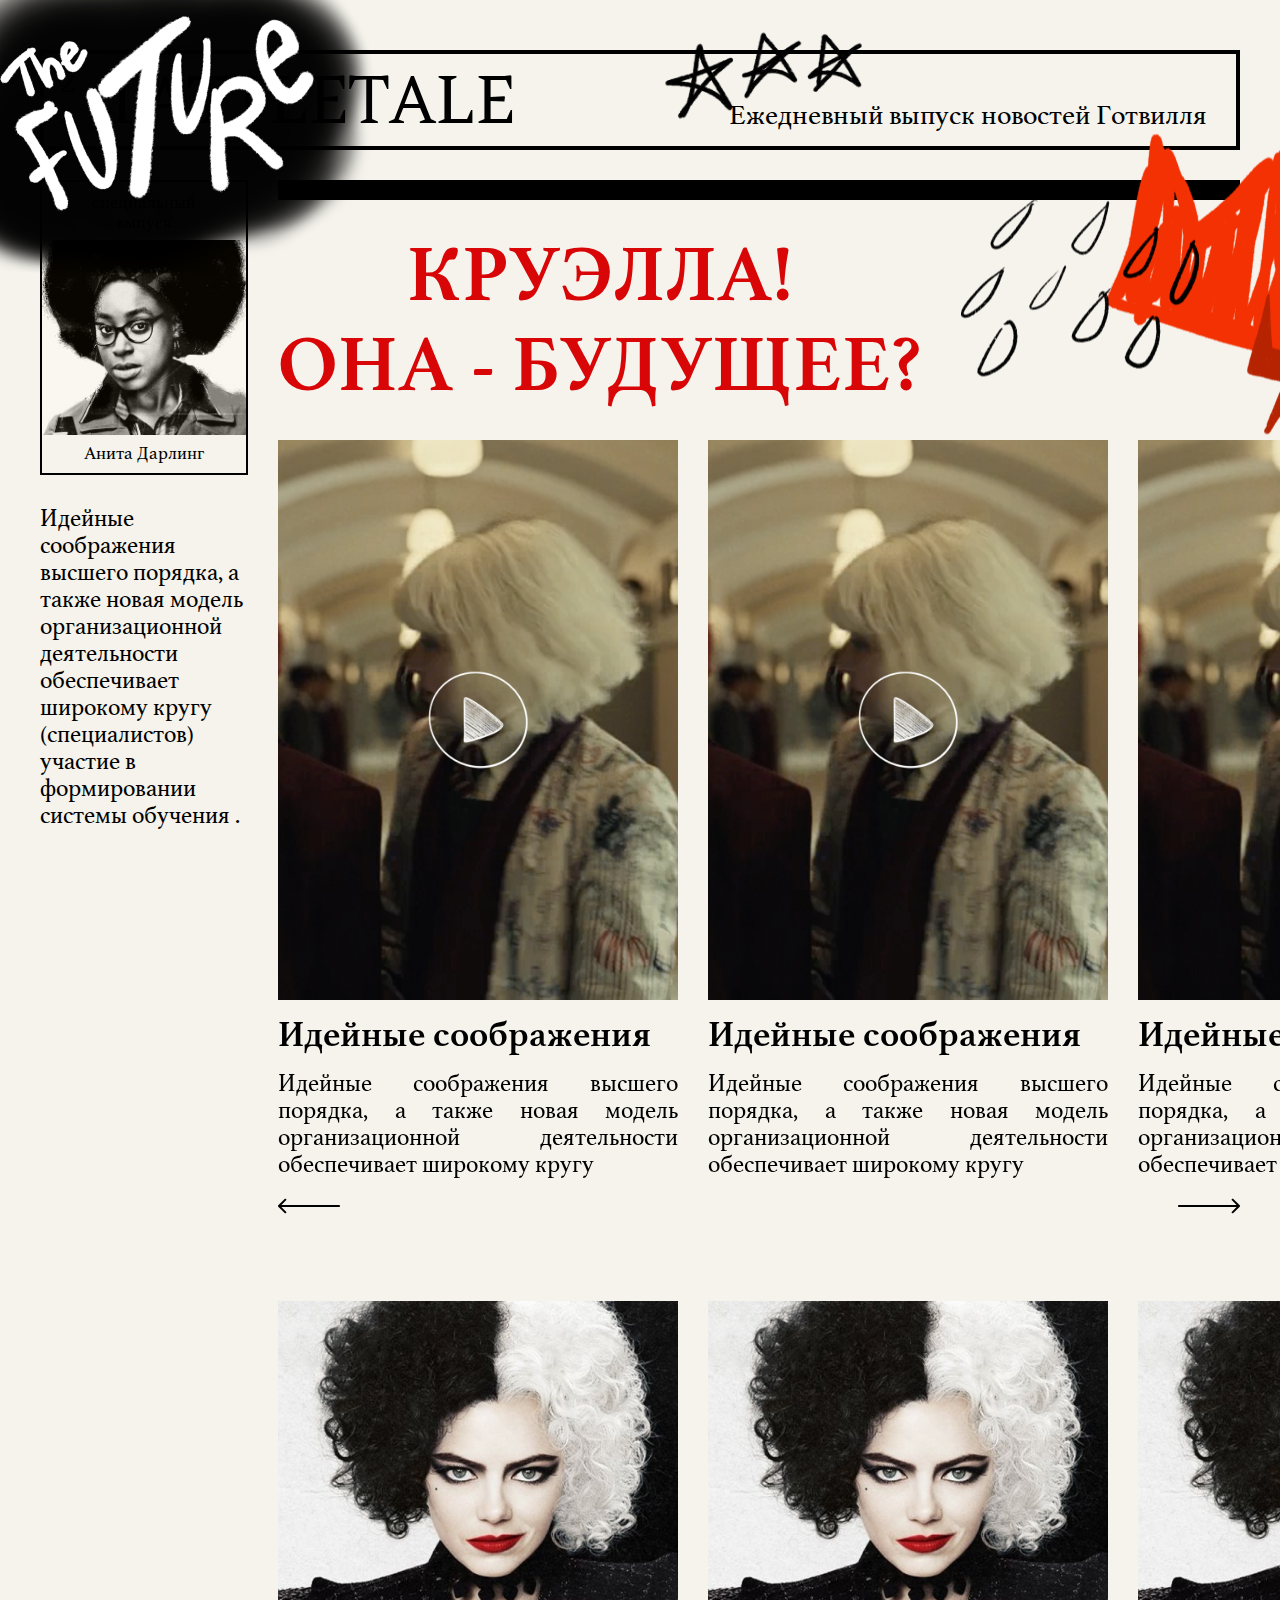
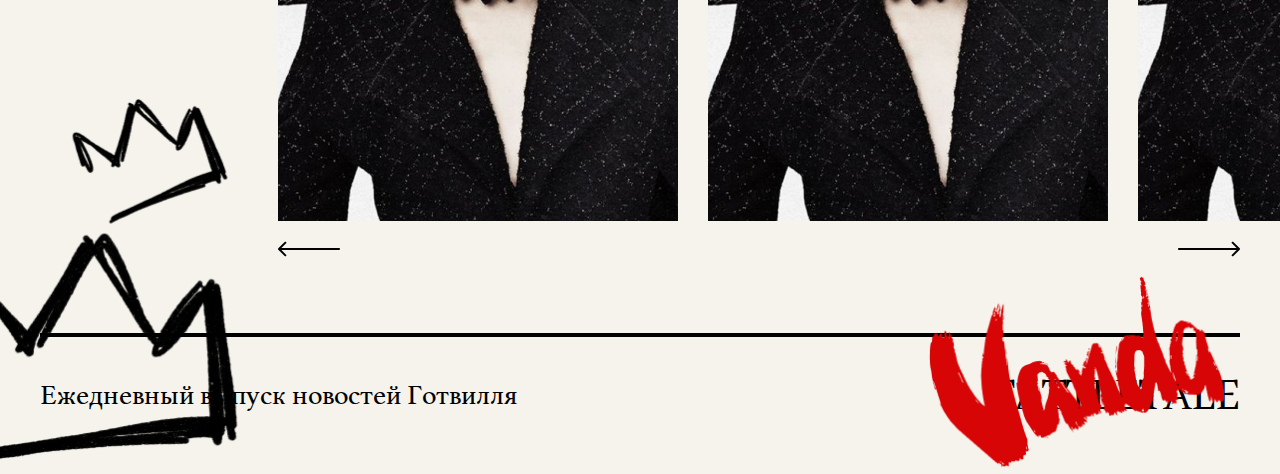
==== commit 267c13f1: "adaptive" ====
--- a/index.html
+++ b/index.html
@@ -28,7 +28,7 @@
                     </div>
                     <div class="header__right">
                         <div class="header__sub">
-                            Ежедневный выпуск новостей Готвилля
+                            Ежедневный <br> выпуск новостей <br> Готвилля
                         </div>
                     </div>
                 </div>
@@ -42,15 +42,17 @@
                     <aside class="page__aside aside">
                         <div class="aside__info">
                             <div class="info">
-                                <div class="info__txt">
+                                <p>
                                     специальный
                                     <br>
                                     выпуск
-                                </div>
-                                <div class="info__img"><img src="/images/content/aside/img.jpg" alt=""></div>
-                                <div class="info__txt">
+                                </p>
+                                <p>
+                                    <img src="/images/content/aside/img.jpg" alt="">
+                                </p>
+                                <p>
                                     Анита Дарлинг
-                                </div>
+                                </p>
                             </div>
                         </div>
                         <div class="aside__desc">
@@ -112,40 +114,40 @@
                                             </span>
                                         <span class="video__title">Идейные соображения</span>
                                         <span class="video__txt">
-                                                Идейные соображения высшего порядка, а также новая модель организационной деятельности обеспечивает широкому кругу (специалистов) участие в формировании системы обучения кадров.Идейные соображения высшего порядка, а также новая модель организационной деятельности обеспечивает широкому кругу (специалистов) участие в формировании системы обучения кадров.
-                                            </span>
-                                    </a>
-                                    <a href="/images/content/video/video.mp4"
-                                       class="swiper-slide videos__slide video"
-                                       data-fancybox>
-                                            <span class="video__img">
-                                                <img src="/images/content/video/img.jpg" alt="">
-                                            </span>
-                                        <span class="video__title">Идейные соображения</span>
-                                        <span class="video__txt">
-                                                Идейные соображения высшего порядка, а также новая модель организационной деятельности обеспечивает широкому кругу (специалистов) участие в формировании системы обучения кадров.Идейные соображения высшего порядка, а также новая модель организационной деятельности обеспечивает широкому кругу (специалистов) участие в формировании системы обучения кадров.
-                                            </span>
-                                    </a>
-                                    <a href="/images/content/video/video.mp4"
-                                       class="swiper-slide videos__slide video"
-                                       data-fancybox>
-                                            <span class="video__img">
-                                                <img src="/images/content/video/img.jpg" alt="">
-                                            </span>
-                                        <span class="video__title">Идейные соображения</span>
-                                        <span class="video__txt">
-                                                Идейные соображения высшего порядка, а также новая модель организационной деятельности обеспечивает широкому кругу (специалистов) участие в формировании системы обучения кадров.Идейные соображения высшего порядка, а также новая модель организационной деятельности обеспечивает широкому кругу (специалистов) участие в формировании системы обучения кадров.
-                                            </span>
-                                    </a>
-                                    <a href="/images/content/video/video.mp4"
-                                       class="swiper-slide videos__slide video"
-                                       data-fancybox>
-                                            <span class="video__img">
-                                                <img src="/images/content/video/img.jpg" alt="">
-                                            </span>
-                                        <span class="video__title">Идейные соображения</span>
-                                        <span class="video__txt">
-                                                Идейные соображения высшего порядка, а также новая модель организационной деятельности обеспечивает широкому кругу (специалистов) участие в формировании системы обучения кадров.Идейные соображения высшего порядка, а также новая модель организационной деятельности обеспечивает широкому кругу (специалистов) участие в формировании системы обучения кадров.
+Идейные соображения высшего порядка, а также новая модель организационной деятельности обеспечивает широкому кругу
+                                            </span>
+                                    </a>
+                                    <a href="/images/content/video/video.mp4"
+                                       class="swiper-slide videos__slide video"
+                                       data-fancybox>
+                                            <span class="video__img">
+                                                <img src="/images/content/video/img.jpg" alt="">
+                                            </span>
+                                        <span class="video__title">Идейные соображения</span>
+                                        <span class="video__txt">
+Идейные соображения высшего порядка, а также новая модель организационной деятельности обеспечивает широкому кругу
+                                            </span>
+                                    </a>
+                                    <a href="/images/content/video/video.mp4"
+                                       class="swiper-slide videos__slide video"
+                                       data-fancybox>
+                                            <span class="video__img">
+                                                <img src="/images/content/video/img.jpg" alt="">
+                                            </span>
+                                        <span class="video__title">Идейные соображения</span>
+                                        <span class="video__txt">
+Идейные соображения высшего порядка, а также новая модель организационной деятельности обеспечивает широкому кругу
+                                            </span>
+                                    </a>
+                                    <a href="/images/content/video/video.mp4"
+                                       class="swiper-slide videos__slide video"
+                                       data-fancybox>
+                                            <span class="video__img">
+                                                <img src="/images/content/video/img.jpg" alt="">
+                                            </span>
+                                        <span class="video__title">Идейные соображения</span>
+                                        <span class="video__txt">
+Идейные соображения высшего порядка, а также новая модель организационной деятельности обеспечивает широкому кругу
                                             </span>
                                     </a>
                                 </div>
--- a/css/style.css
+++ b/css/style.css
@@ -1,2 +1,2 @@
-@font-face{font-family:"Athelas";src:url("../fonts/Athelas-Regular.woff2") format("woff2"),url("../fonts/Athelas-Regular.woff") format("woff");font-weight:normal;font-style:normal;font-display:swap}@font-face{font-family:"Athelas";src:url("../fonts/Athelas-Bold.woff2") format("woff2"),url("../fonts/Athelas-Bold.woff") format("woff");font-weight:bold;font-style:normal;font-display:swap}@font-face{font-family:"Amethysta";src:url("../fonts/Amethysta-Regular.woff2") format("woff2"),url("../fonts/Amethysta-Regular.woff") format("woff");font-weight:normal;font-style:normal;font-display:swap}input::-ms-clear{display:none}html.ie9 *{border-radius:0!important}html{width:100%;height:100%;font-size:16px;font-weight:300;line-height:1.42;-webkit-box-sizing:border-box;box-sizing:border-box}*,:after,:before{-webkit-box-sizing:inherit;box-sizing:inherit}body{width:100%;height:100%;background:#F5F3EC;font-family:"Athelas",Arial,sans-serif;color:#000000;-webkit-font-smoothing:antialiased;-webkit-text-size-adjust:none}.wrapper{min-height:100vh;display:-webkit-box;display:-ms-flexbox;display:flex;-webkit-box-orient:vertical;-webkit-box-direction:normal;-ms-flex-direction:column;flex-direction:column;overflow:hidden}.wrapper__content{-webkit-box-flex:1;-ms-flex-positive:1;flex-grow:1;margin-bottom:70px}.container{max-width:100%;margin:0 auto;padding-left:40px;padding-right:40px}@media screen and (max-width:1919.98px){.container{padding-left:40px;padding-right:40px}}@media screen and (max-width:1279.98px){.container{padding-left:20px;padding-right:20px}}@media screen and (max-width:991.98px){.container{padding-left:20px;padding-right:20px}}@media screen and (max-width:767.98px){.container{padding-left:10px;padding-right:10px}}@media screen and (max-width:575.98px){.container{padding-left:10px;padding-right:10px}}.row{display:-webkit-box;display:-ms-flexbox;display:flex;-ms-flex-wrap:wrap;flex-wrap:wrap;margin-left:-10px;margin-right:-10px}@media screen and (max-width:767.98px){.row{margin-left:-5px;margin-right:-5px}}@media screen and (max-width:575.98px){.row{margin-left:-5px;margin-right:-5px}}.content ul{margin:1em 0;padding-left:40px}.content ul li{list-style:disc}.content h1{font-size:40px}.content h2{font-size:32px}.content h3{font-size:28px}.content h4{font-size:24px}.content h5{font-size:20px}.content h6{font-size:16px}.content p{margin-bottom:20px}a{text-decoration:none;color:inherit;outline:none}h1,h2,h3,h4,h5,h6{font-weight:500}h1,h2,h3,h4,h5,h6,p{margin:0}img{max-width:100%}button{background:none;border:none;outline:none;cursor:pointer;padding:0;font:inherit}ol,ul{margin:0;padding:0;list-style:none}input,textarea{border:none;background:none;outline:none;font:inherit}.btn{display:-webkit-box;display:-ms-flexbox;display:flex;-webkit-box-align:center;-ms-flex-align:center;align-items:center;-webkit-box-pack:center;-ms-flex-pack:center;justify-content:center;border:1px solid #ffffff;width:333px;max-width:100%;height:58px;color:#ffffff;font-family:Roboto;font-weight:300;-webkit-transition:0.3s;transition:0.3s}.btn:hover{background:#ffffff;color:#000000}@media screen and (max-width:1279.98px){.btn:hover{background:transparent;color:#ffffff}}.btn:hover svg{-webkit-transform:translateX(10px);transform:translateX(10px)}@media screen and (max-width:1279.98px){.btn:hover svg{-webkit-transform:none;transform:none}}.btn--black{color:#000000;border-color:#000000}.btn--black:hover{background:#000000;color:#ffffff}@media screen and (max-width:1279.98px){.btn--black:hover{color:#000000;background:transparent}}.btn--gold{border-color:#bfa058;color:#000000}.btn--gold:hover{background:#000000;border-color:#000000;color:#ffffff}.btn--revers svg{margin-right:15px;margin-left:0!important}.btn--revers:hover svg{-webkit-transform:translateX(-10px);transform:translateX(-10px)}.btn--hover-black:hover{border-color:#000000;background-color:#000000;color:#ffffff}.btn svg{fill:currentColor;margin-left:15px;-webkit-transition:-webkit-transform 0.3s;transition:-webkit-transform 0.3s;transition:transform 0.3s;transition:transform 0.3s,-webkit-transform 0.3s}.btn2{display:-webkit-box;display:-ms-flexbox;display:flex;-webkit-box-align:center;-ms-flex-align:center;align-items:center;-webkit-box-pack:center;-ms-flex-pack:center;justify-content:center;border:1px solid #ffffff;background:#ffffff;width:333px;max-width:100%;height:58px;color:#000000;font-family:Roboto;font-weight:300;-webkit-transition:0.3s;transition:0.3s}.btn2:hover{background:transparent;color:#000000}.btn2:hover svg{fill:#000000}.btn2 svg{fill:#000000;margin-left:15px;-webkit-transition:0.3s;transition:0.3s}.btn2--black{background:#000000;color:#ffffff;border-color:#000000}.btn2--black svg{fill:#ffffff}.btn2--black:hover{background:transparent;color:#000000}.btn2--black:hover svg{fill:#000000}.title{color:#000000;font-size:32px;font-weight:500;text-transform:uppercase}@media screen and (max-width:767.98px){.title{font-size:20px}}.title--line{padding-top:30px;position:relative}@media screen and (max-width:767.98px){.title--line{padding-top:20px}}.title--line:before{content:"";display:block;width:64px;height:8px;background-color:#bfa058;position:absolute;top:0;left:0}@media screen and (max-width:767.98px){.title--line:before{height:4px}}.mb0{margin-bottom:0!important}.mb20{margin-bottom:20px!important}.mb40{margin-bottom:40px!important}.mb60{margin-bottom:60px}.mb80{margin-bottom:80px!important}@media screen and (max-width:1919.98px){.mb80{margin-bottom:50px!important}}@media screen and (max-width:1279.98px){.mb80{margin-bottom:30px!important}}.mb120{margin-bottom:120px!important}@media screen and (max-width:1919.98px){.mb120{margin-bottom:80px!important}}@media screen and (max-width:767.98px){.mb120{margin-bottom:30px!important}}.input{display:block;width:100%;height:74px;-webkit-box-shadow:0 0 20px rgba(0,0,0,0.1);box-shadow:0 0 20px rgba(0,0,0,0.1);background-color:#ffffff;color:#000000;font-family:Roboto;font-size:20px;font-weight:300;padding:0 30px;border:1px solid transparent;resize:none;-webkit-transition:0.3s;transition:0.3s}@media screen and (max-width:1279.98px){.input{height:60px;padding:0 25px}}@media screen and (max-width:767.98px){.input{font-size:16px;height:51px}}.input--area{height:123px;padding-top:20px}.input:focus{border-color:#e7511c}.input.error{border-color:red}.input.error::-webkit-input-placeholder{color:red}.input.error::-moz-placeholder{color:red}.input.error:-ms-input-placeholder{color:red}.input.error::-ms-input-placeholder{color:red}.input.error::placeholder{color:red}.ovh{overflow:hidden}.arrs{display:-webkit-box;display:-ms-flexbox;display:flex;-webkit-box-pack:justify;-ms-flex-pack:justify;justify-content:space-between}.header{padding-top:50px;padding-bottom:30px;position:relative}.header:before{content:url("/images/future.png");display:block;position:absolute;top:0;left:0}.header__wrap{display:-webkit-box;display:-ms-flexbox;display:flex;-webkit-box-align:end;-ms-flex-align:end;align-items:flex-end;-webkit-box-pack:justify;-ms-flex-pack:justify;justify-content:space-between;padding:10px 30px;padding-left:10px;border:4px solid #000000}.header__title{line-height:1;display:-webkit-box;display:-ms-flexbox;display:flex;gap:20px;-webkit-box-align:center;-ms-flex-align:center;align-items:center;font-family:Amethysta;font-size:65px}.header__title:before{content:"24";-webkit-writing-mode:vertical-lr;-ms-writing-mode:tb-lr;writing-mode:vertical-lr;text-orientation:upright;font-size:28px}.header__sub{font-size:28px;position:relative}.header__sub:before{content:url("/images/stars.png");display:block;position:absolute;top:-90px;left:-70px}.footer{position:relative}.footer:before{content:url("/images/crown-black.png");display:block;position:absolute;bottom:10px;left:-48px}.footer__wrap{padding-top:30px;padding-bottom:50px;border-top:4px solid #000000;display:-webkit-box;display:-ms-flexbox;display:flex;-webkit-box-align:center;-ms-flex-align:center;align-items:center;-webkit-box-pack:justify;-ms-flex-pack:justify;justify-content:space-between}.footer__txt{font-size:28px}.footer__title{font-family:Amethysta;font-size:40px;position:relative}.footer__title:before{content:url("/images/vanda.png");display:block;position:absolute;top:-105px;left:-70px}.page .page__grid{display:-ms-grid;display:grid;-ms-grid-columns:208px 30px calc(100% - 238px);grid-template-columns:208px calc(100% - 238px);grid-gap:30px}.aside__info{margin-bottom:30px}.aside__desc{font-size:24px;line-height:1.125}.info{border:2px solid #000000;padding:10px 0;text-align:center;display:-webkit-box;display:-ms-flexbox;display:flex;-webkit-box-orient:vertical;-webkit-box-direction:normal;-ms-flex-direction:column;flex-direction:column}.info__txt{font-size:18px;line-height:1.1111111111}.info__img{margin:8px 0}.info__img img{width:100%;display:block}.main{border-top:20px solid #000000;padding-top:30px}.main__title{display:inline-block;text-align:center;font-weight:bold;font-size:80px;line-height:1.125;color:#D80606;margin-bottom:30px;position:relative}.main__title:after{content:url("/images/crown-red.png");display:block;position:absolute;z-index:100;left:calc(100% + 40px);top:50%;-webkit-transform:translateY(-50%);transform:translateY(-50%)}.main__imgs{margin-top:80px}.videos__swiper{margin-right:-40px;margin-bottom:20px}.videos__slide{width:720px}.video{display:block}.video__img{display:block;position:relative;width:100%}.video__img:before{content:"";display:block;padding-top:calc(420/720*100%)}.video__img:after{content:"";display:block;background:url("/images/start.png") 0 0 no-repeat;background-size:cover;width:118px;height:114px;position:absolute;z-index:2;left:50%;top:50%;-webkit-transform:translate(-50%,-50%);transform:translate(-50%,-50%)}.video__img img{display:block;position:absolute;z-index:1;top:0;left:0;width:100%;height:100%;-o-object-fit:cover;object-fit:cover}.video--empty .video__img:after{display:none}.video__title{display:block;font-weight:bold;font-size:36px;line-height:1.1111111111;margin-top:15px}.video__txt{display:block;font-size:24px;line-height:1.125;text-align:justify;margin-top:15px}.imgs__swiper{margin-bottom:20px;margin-right:-40px}.imgs__slide{width:400px}.img{display:block;position:relative}.img:before{content:"";display:block;padding-top:calc(520/400*100%)}.img img{display:block;position:absolute;top:0;left:0;width:100%;height:100%;-o-object-fit:cover;object-fit:cover}.debug{height:100vh;position:fixed;width:100%;z-index:100;top:0;display:none}.debug>div{height:inherit;max-width:100%;margin:0 auto;padding-left:40px;padding-right:40px}@media screen and (max-width:1919.98px){.debug>div{padding-left:40px;padding-right:40px}}@media screen and (max-width:1279.98px){.debug>div{padding-left:20px;padding-right:20px}}@media screen and (max-width:991.98px){.debug>div{padding-left:20px;padding-right:20px}}@media screen and (max-width:767.98px){.debug>div{padding-left:10px;padding-right:10px}}@media screen and (max-width:575.98px){.debug>div{padding-left:10px;padding-right:10px}}.debug>div>div{height:inherit;display:-webkit-box;display:-ms-flexbox;display:flex;-ms-flex-wrap:wrap;flex-wrap:wrap;margin-left:-10px;margin-right:-10px}@media screen and (max-width:767.98px){.debug>div>div{margin-left:-5px;margin-right:-5px}}@media screen and (max-width:575.98px){.debug>div>div{margin-left:-5px;margin-right:-5px}}.debug>div>div>div{-webkit-box-sizing:border-box;box-sizing:border-box;word-wrap:break-word;margin-left:10px;margin-right:10px;width:calc(4.1666666667% - 20px);height:inherit;outline:1px solid red;background:rgba(0,0,0,0.3)}@media screen and (max-width:767.98px){.debug>div>div>div{margin-left:5px;margin-right:5px}}@media screen and (max-width:575.98px){.debug>div>div>div{margin-left:5px;margin-right:5px}}@media screen and (max-width:767.98px){.debug>div>div>div{width:calc(4.1666666667% - 10px)}}@media screen and (max-width:575.98px){.debug>div>div>div{width:calc(4.1666666667% - 10px)}}
+@font-face{font-family:"Athelas";src:url("../fonts/Athelas-Regular.woff2") format("woff2"),url("../fonts/Athelas-Regular.woff") format("woff");font-weight:normal;font-style:normal;font-display:swap}@font-face{font-family:"Athelas";src:url("../fonts/Athelas-Bold.woff2") format("woff2"),url("../fonts/Athelas-Bold.woff") format("woff");font-weight:bold;font-style:normal;font-display:swap}@font-face{font-family:"Amethysta";src:url("../fonts/Amethysta-Regular.woff2") format("woff2"),url("../fonts/Amethysta-Regular.woff") format("woff");font-weight:normal;font-style:normal;font-display:swap}input::-ms-clear{display:none}html.ie9 *{border-radius:0!important}html{width:100%;height:100%;font-size:16px;font-weight:300;line-height:1.42;-webkit-box-sizing:border-box;box-sizing:border-box}*,:after,:before{-webkit-box-sizing:inherit;box-sizing:inherit}body{width:100%;height:100%;background:#F5F3EC;font-family:"Athelas",Arial,sans-serif;color:#000000;-webkit-font-smoothing:antialiased;-webkit-text-size-adjust:none}.wrapper{min-height:100vh;display:-webkit-box;display:-ms-flexbox;display:flex;-webkit-box-orient:vertical;-webkit-box-direction:normal;-ms-flex-direction:column;flex-direction:column;overflow:hidden}.wrapper__content{-webkit-box-flex:1;-ms-flex-positive:1;flex-grow:1;margin-bottom:70px}@media (max-width:767.98px){.wrapper__content{margin-bottom:30px}}.container{max-width:100%;margin:0 auto;padding-left:40px;padding-right:40px}@media screen and (max-width:1919.98px){.container{padding-left:40px;padding-right:40px}}@media screen and (max-width:1279.98px){.container{padding-left:20px;padding-right:20px}}@media screen and (max-width:991.98px){.container{padding-left:20px;padding-right:20px}}@media screen and (max-width:767.98px){.container{padding-left:10px;padding-right:10px}}@media screen and (max-width:575.98px){.container{padding-left:10px;padding-right:10px}}.row{display:-webkit-box;display:-ms-flexbox;display:flex;-ms-flex-wrap:wrap;flex-wrap:wrap;margin-left:-10px;margin-right:-10px}@media screen and (max-width:767.98px){.row{margin-left:-5px;margin-right:-5px}}@media screen and (max-width:575.98px){.row{margin-left:-5px;margin-right:-5px}}.content ul{margin:1em 0;padding-left:40px}.content ul li{list-style:disc}.content h1{font-size:40px}.content h2{font-size:32px}.content h3{font-size:28px}.content h4{font-size:24px}.content h5{font-size:20px}.content h6{font-size:16px}.content p{margin-bottom:20px}a{text-decoration:none;color:inherit;outline:none}h1,h2,h3,h4,h5,h6{font-weight:500}h1,h2,h3,h4,h5,h6,p{margin:0}img{max-width:100%}button{background:none;border:none;outline:none;cursor:pointer;padding:0;font:inherit}ol,ul{margin:0;padding:0;list-style:none}input,textarea{border:none;background:none;outline:none;font:inherit}.btn{display:-webkit-box;display:-ms-flexbox;display:flex;-webkit-box-align:center;-ms-flex-align:center;align-items:center;-webkit-box-pack:center;-ms-flex-pack:center;justify-content:center;border:1px solid #ffffff;width:333px;max-width:100%;height:58px;color:#ffffff;font-family:Roboto;font-weight:300;-webkit-transition:0.3s;transition:0.3s}.btn:hover{background:#ffffff;color:#000000}@media screen and (max-width:1279.98px){.btn:hover{background:transparent;color:#ffffff}}.btn:hover svg{-webkit-transform:translateX(10px);transform:translateX(10px)}@media screen and (max-width:1279.98px){.btn:hover svg{-webkit-transform:none;transform:none}}.btn--black{color:#000000;border-color:#000000}.btn--black:hover{background:#000000;color:#ffffff}@media screen and (max-width:1279.98px){.btn--black:hover{color:#000000;background:transparent}}.btn--gold{border-color:#bfa058;color:#000000}.btn--gold:hover{background:#000000;border-color:#000000;color:#ffffff}.btn--revers svg{margin-right:15px;margin-left:0!important}.btn--revers:hover svg{-webkit-transform:translateX(-10px);transform:translateX(-10px)}.btn--hover-black:hover{border-color:#000000;background-color:#000000;color:#ffffff}.btn svg{fill:currentColor;margin-left:15px;-webkit-transition:-webkit-transform 0.3s;transition:-webkit-transform 0.3s;transition:transform 0.3s;transition:transform 0.3s,-webkit-transform 0.3s}.btn2{display:-webkit-box;display:-ms-flexbox;display:flex;-webkit-box-align:center;-ms-flex-align:center;align-items:center;-webkit-box-pack:center;-ms-flex-pack:center;justify-content:center;border:1px solid #ffffff;background:#ffffff;width:333px;max-width:100%;height:58px;color:#000000;font-family:Roboto;font-weight:300;-webkit-transition:0.3s;transition:0.3s}.btn2:hover{background:transparent;color:#000000}.btn2:hover svg{fill:#000000}.btn2 svg{fill:#000000;margin-left:15px;-webkit-transition:0.3s;transition:0.3s}.btn2--black{background:#000000;color:#ffffff;border-color:#000000}.btn2--black svg{fill:#ffffff}.btn2--black:hover{background:transparent;color:#000000}.btn2--black:hover svg{fill:#000000}.title{color:#000000;font-size:32px;font-weight:500;text-transform:uppercase}@media screen and (max-width:767.98px){.title{font-size:20px}}.title--line{padding-top:30px;position:relative}@media screen and (max-width:767.98px){.title--line{padding-top:20px}}.title--line:before{content:"";display:block;width:64px;height:8px;background-color:#bfa058;position:absolute;top:0;left:0}@media screen and (max-width:767.98px){.title--line:before{height:4px}}.mb0{margin-bottom:0!important}.mb20{margin-bottom:20px!important}.mb40{margin-bottom:40px!important}.mb60{margin-bottom:60px}.mb80{margin-bottom:80px!important}@media screen and (max-width:1919.98px){.mb80{margin-bottom:50px!important}}@media screen and (max-width:1279.98px){.mb80{margin-bottom:30px!important}}.mb120{margin-bottom:120px!important}@media screen and (max-width:1919.98px){.mb120{margin-bottom:80px!important}}@media screen and (max-width:767.98px){.mb120{margin-bottom:30px!important}}.input{display:block;width:100%;height:74px;-webkit-box-shadow:0 0 20px rgba(0,0,0,0.1);box-shadow:0 0 20px rgba(0,0,0,0.1);background-color:#ffffff;color:#000000;font-family:Roboto;font-size:20px;font-weight:300;padding:0 30px;border:1px solid transparent;resize:none;-webkit-transition:0.3s;transition:0.3s}@media screen and (max-width:1279.98px){.input{height:60px;padding:0 25px}}@media screen and (max-width:767.98px){.input{font-size:16px;height:51px}}.input--area{height:123px;padding-top:20px}.input:focus{border-color:#e7511c}.input.error{border-color:red}.input.error::-webkit-input-placeholder{color:red}.input.error::-moz-placeholder{color:red}.input.error:-ms-input-placeholder{color:red}.input.error::-ms-input-placeholder{color:red}.input.error::placeholder{color:red}.ovh{overflow:hidden}.arrs{display:-webkit-box;display:-ms-flexbox;display:flex;-webkit-box-pack:justify;-ms-flex-pack:justify;justify-content:space-between}.header{padding-top:50px;padding-bottom:30px;position:relative}@media (max-width:767.98px){.header{padding-top:10px;padding-bottom:10px}}.header:before{content:"";background:url("/images/future.png") 0 0 no-repeat;background-size:cover;display:block;width:382px;height:274px;position:absolute;top:0;left:0}@media (max-width:767.98px){.header:before{width:142px;height:100px}}.header__wrap{display:-webkit-box;display:-ms-flexbox;display:flex;-webkit-box-align:end;-ms-flex-align:end;align-items:flex-end;-webkit-box-pack:justify;-ms-flex-pack:justify;justify-content:space-between;padding:10px 30px;padding-left:10px;border:4px solid #000000}@media (max-width:767.98px){.header__wrap{padding:3px 9px 3px 24px;-webkit-box-align:center;-ms-flex-align:center;align-items:center;border-width:2px}}.header__title{line-height:1;display:-webkit-box;display:-ms-flexbox;display:flex;gap:20px;-webkit-box-align:center;-ms-flex-align:center;align-items:center;font-family:Amethysta;font-size:65px}@media (max-width:767.98px){.header__title{font-size:26px}}.header__title:before{content:"24";-webkit-writing-mode:vertical-lr;-ms-writing-mode:tb-lr;writing-mode:vertical-lr;text-orientation:upright;font-size:28px}@media (max-width:767.98px){.header__title:before{display:none}}.header__sub{font-size:28px;position:relative}.header__sub br{display:none}@media (max-width:767.98px){.header__sub{font-size:12px;white-space:break-spaces;text-align:right;line-height:1;height:40px;display:-webkit-box;display:-ms-flexbox;display:flex;-webkit-box-align:center;-ms-flex-align:center;align-items:center}.header__sub br{display:block}}.header__sub:before{content:"";display:block;background:url("/images/stars.png") 0 0 no-repeat;background-size:cover;width:212px;height:121px;position:absolute;top:-90px;left:-70px}@media (max-width:767.98px){.header__sub:before{width:77px;height:44px;top:-20px;left:-7px}}.footer{position:relative}.footer:before{content:"";background:url("/images/crown-black.png") 0 0 no-repeat;background-size:cover;width:286px;height:384px;display:block;position:absolute;bottom:10px;left:-48px}@media (max-width:767.98px){.footer:before{display:none}}.footer__wrap{padding-top:30px;padding-bottom:50px;border-top:4px solid #000000;display:-webkit-box;display:-ms-flexbox;display:flex;-webkit-box-align:center;-ms-flex-align:center;align-items:center;-webkit-box-pack:justify;-ms-flex-pack:justify;justify-content:space-between}@media (max-width:767.98px){.footer__wrap{-webkit-box-pack:end;-ms-flex-pack:end;justify-content:flex-end;border-width:2px;padding-top:20px;padding-bottom:25px}}.footer__txt{font-size:28px}@media (max-width:767.98px){.footer__txt{display:none}}.footer__title{font-family:Amethysta;font-size:40px;position:relative}@media (max-width:767.98px){.footer__title{font-size:24px}}.footer__title:before{content:"";background:url("/images/vanda.png") 0 0 no-repeat;background-size:cover;width:304px;height:217px;display:block;position:absolute;top:-105px;left:-70px}@media (max-width:767.98px){.footer__title:before{width:150px;height:100px;top:-45px;left:-25px}}.page .page__grid{display:-ms-grid;display:grid;-ms-grid-columns:208px 30px calc(100% - 238px);grid-template-columns:208px calc(100% - 238px);grid-gap:30px}@media (max-width:767.98px){.page .page__grid{-ms-grid-columns:100%;grid-template-columns:100%;grid-gap:0}}@media (max-width:767.98px){.page__aside{display:none}}.aside__info{margin-bottom:30px}.aside__desc{font-size:24px;line-height:1.125}.info{border:2px solid #000000;padding:10px 0;text-align:center;display:-webkit-box;display:-ms-flexbox;display:flex;-webkit-box-orient:vertical;-webkit-box-direction:normal;-ms-flex-direction:column;flex-direction:column;font-size:18px;line-height:1.1111111111}.info img{display:block;width:100%;margin:8px 0}.main{border-top:20px solid #000000;padding-top:30px}@media (max-width:767.98px){.main{text-align:center}}@media (max-width:767.98px){.main{border-width:10px;padding-top:70px}}.main__title{display:inline-block;text-align:center;font-weight:bold;font-size:80px;line-height:1.125;color:#D80606;margin-bottom:30px;position:relative}@media (max-width:767.98px){.main__title{font-size:40px}}.main__title:after{content:"";background:url("/images/crown-red.png") 0 0 no-repeat;background-size:cover;width:476px;height:435px;display:block;position:absolute;z-index:100;left:calc(100% + 40px);top:50%;-webkit-transform:translateY(-50%);transform:translateY(-50%)}@media (max-width:767.98px){.main__title:after{-webkit-transform:none;transform:none;width:215px;height:196px;left:initial;right:-50px;top:initial;bottom:23px}}.main__imgs{margin-top:80px}@media (max-width:767.98px){.main__imgs{margin-top:50px}}@media (max-width:767.98px){.videos{text-align:left}}.videos__swiper{margin-right:-40px}@media (max-width:767.98px){.videos__swiper{margin-right:-10px}}.videos__slide{width:400px}@media (max-width:767.98px){.videos__slide{width:286px}}.videos__nav{margin-top:20px}@media (max-width:767.98px){.videos__nav{display:none}}.video{display:block}.video__img{display:block;position:relative;width:100%}.video__img:before{content:"";display:block;padding-top:calc(560 / 400 * 100%)}.video__img:after{content:"";display:block;background:url("/images/start.png") 0 0 no-repeat;background-size:cover;width:100px;height:97px;position:absolute;z-index:2;left:50%;top:50%;-webkit-transform:translate(-50%,-50%);transform:translate(-50%,-50%)}@media (max-width:767.98px){.video__img:after{width:80px;height:78px}}.video__img img{display:block;position:absolute;z-index:1;top:0;left:0;width:100%;height:100%;-o-object-fit:cover;object-fit:cover}.video__img video{position:absolute;top:0;left:0;-o-object-fit:cover;object-fit:cover;width:100%;height:100%}.video--empty .video__img:after{display:none}.video__title{display:block;font-weight:bold;font-size:36px;line-height:1.1111111111;margin-top:15px}@media (max-width:767.98px){.video__title{font-size:24px}}.video__txt{display:block;font-size:24px;line-height:1.125;text-align:justify;margin-top:15px}@media (max-width:767.98px){.video__txt{font-size:16px;margin-top:10px}}.fancybox-slide--video .fancybox-content{width:auto!important}@media (max-width:767.98px){.fancybox-slide--video .fancybox-content{width:100%!important;height:100%!important}}@media (max-width:767.98px){.fancybox-slide--video .fancybox-content video{width:100%!important;height:100%!important;-o-object-fit:cover;object-fit:cover}}.imgs__swiper{margin-right:-40px}@media (max-width:767.98px){.imgs__swiper{margin-right:-10px}}.imgs__slide{width:400px}@media (max-width:767.98px){.imgs__slide{width:286px}}.imgs__nav{margin-top:20px}@media (max-width:767.98px){.imgs__nav{display:none}}.img{display:block;position:relative}.img:before{content:"";display:block;padding-top:calc(520/400*100%)}.img img{display:block;position:absolute;top:0;left:0;width:100%;height:100%;-o-object-fit:cover;object-fit:cover}.debug{height:100vh;position:fixed;width:100%;z-index:100;top:0;display:none}.debug>div{height:inherit;max-width:100%;margin:0 auto;padding-left:40px;padding-right:40px}@media screen and (max-width:1919.98px){.debug>div{padding-left:40px;padding-right:40px}}@media screen and (max-width:1279.98px){.debug>div{padding-left:20px;padding-right:20px}}@media screen and (max-width:991.98px){.debug>div{padding-left:20px;padding-right:20px}}@media screen and (max-width:767.98px){.debug>div{padding-left:10px;padding-right:10px}}@media screen and (max-width:575.98px){.debug>div{padding-left:10px;padding-right:10px}}.debug>div>div{height:inherit;display:-webkit-box;display:-ms-flexbox;display:flex;-ms-flex-wrap:wrap;flex-wrap:wrap;margin-left:-10px;margin-right:-10px}@media screen and (max-width:767.98px){.debug>div>div{margin-left:-5px;margin-right:-5px}}@media screen and (max-width:575.98px){.debug>div>div{margin-left:-5px;margin-right:-5px}}.debug>div>div>div{-webkit-box-sizing:border-box;box-sizing:border-box;word-wrap:break-word;margin-left:10px;margin-right:10px;width:calc(4.1666666667% - 20px);height:inherit;outline:1px solid red;background:rgba(0,0,0,0.3)}@media screen and (max-width:767.98px){.debug>div>div>div{margin-left:5px;margin-right:5px}}@media screen and (max-width:575.98px){.debug>div>div>div{margin-left:5px;margin-right:5px}}@media screen and (max-width:767.98px){.debug>div>div>div{width:calc(4.1666666667% - 10px)}}@media screen and (max-width:575.98px){.debug>div>div>div{width:calc(4.1666666667% - 10px)}}
 /*# sourceMappingURL=style.css.map */